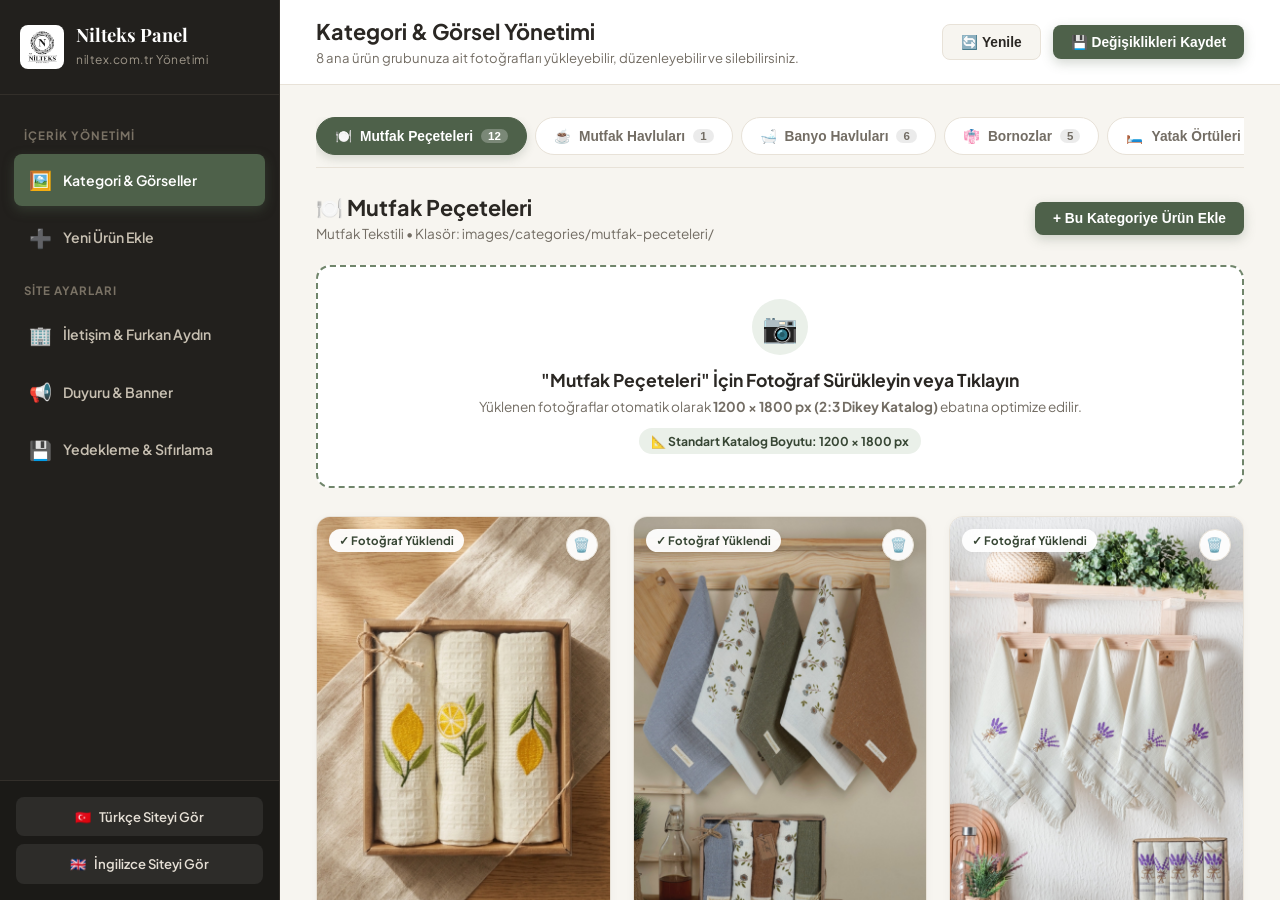
==== admin/index.html @ 92e7c094 "Nilteks kurumsal web sitesi ve yonetim paneli ilk surum" ====
<!DOCTYPE html>
<html lang="tr">
<head>
  <meta charset="UTF-8">
  <meta name="viewport" content="width=device-width, initial-scale=1.0">
  <title>Nilteks & Nil Home | Yönetim Paneli</title>
  
  <link rel="preconnect" href="https://fonts.googleapis.com">
  <link rel="preconnect" href="https://fonts.gstatic.com" crossorigin>
  <link href="https://fonts.googleapis.com/css2?family=Plus+Jakarta+Sans:wght@300;400;500;600;700;800&family=Playfair+Display:wght@600;700&display=swap" rel="stylesheet">

  <style>
    :root {
      --bg-body: #F7F5F0;
      --bg-surface: #FFFFFF;
      --bg-sidebar: #22201D;
      --text-main: #2A2723;
      --text-muted: #736D64;
      --text-light: #A8A196;
      --primary: #4E614A;
      --primary-dark: #374634;
      --primary-light: #70856B;
      --primary-soft: #EAF0E9;
      --accent: #BA7353;
      --accent-soft: #F9EFEA;
      --border: #E8E2D8;
      --border-focus: #4E614A;
      --radius-sm: 8px;
      --radius-md: 14px;
      --radius-lg: 20px;
      --shadow-sm: 0 2px 8px rgba(34, 32, 29, 0.04);
      --shadow-md: 0 8px 24px rgba(34, 32, 29, 0.08);
      --shadow-lg: 0 16px 40px rgba(34, 32, 29, 0.12);
      --transition: all 0.25s ease;
    }

    * {
      box-sizing: border-box;
      margin: 0;
      padding: 0;
    }

    body {
      font-family: 'Plus Jakarta Sans', -apple-system, sans-serif;
      background: var(--bg-body);
      color: var(--text-main);
      display: flex;
      min-height: 100vh;
      line-height: 1.5;
    }

    /* Sol Sidebar */
    .sidebar {
      width: 280px;
      background: var(--bg-sidebar);
      color: #E5DFD5;
      display: flex;
      flex-direction: column;
      flex-shrink: 0;
      position: sticky;
      top: 0;
      height: 100vh;
      border-right: 1px solid #332F2A;
      z-index: 100;
    }

    .sidebar-brand {
      padding: 24px 20px;
      border-bottom: 1px solid #332F2A;
      display: flex;
      align-items: center;
      gap: 12px;
    }

    .brand-avatar {
      width: 44px;
      height: 44px;
      border-radius: var(--radius-sm);
      background: #FFFFFF;
      padding: 4px;
      display: flex;
      align-items: center;
      justify-content: center;
    }

    .brand-avatar img {
      max-width: 100%;
      max-height: 100%;
      object-fit: contain;
    }

    .brand-text h2 {
      font-family: 'Playfair Display', serif;
      font-size: 1.15rem;
      color: #FFFFFF;
      line-height: 1.2;
    }

    .brand-text span {
      font-size: 0.75rem;
      color: #9E9689;
      letter-spacing: 0.5px;
    }

    .sidebar-nav {
      padding: 20px 14px;
      display: flex;
      flex-direction: column;
      gap: 6px;
      flex-grow: 1;
      overflow-y: auto;
    }

    .nav-category-title {
      font-size: 0.72rem;
      font-weight: 700;
      text-transform: uppercase;
      letter-spacing: 1px;
      color: #7A7265;
      padding: 12px 10px 4px;
    }

    .nav-item {
      display: flex;
      align-items: center;
      gap: 12px;
      padding: 11px 14px;
      border-radius: var(--radius-sm);
      color: #C7BFB1;
      text-decoration: none;
      font-size: 0.88rem;
      font-weight: 600;
      cursor: pointer;
      transition: var(--transition);
      border: 1px solid transparent;
    }

    .nav-item:hover {
      background: rgba(255, 255, 255, 0.05);
      color: #FFFFFF;
    }

    .nav-item.active {
      background: var(--primary);
      color: #FFFFFF;
      box-shadow: 0 4px 12px rgba(78, 97, 74, 0.4);
    }

    .nav-item-icon {
      font-size: 1.15rem;
      width: 22px;
      text-align: center;
    }

    .sidebar-footer {
      padding: 16px;
      border-top: 1px solid #332F2A;
      background: rgba(0, 0, 0, 0.2);
    }

    .preview-btns {
      display: flex;
      flex-direction: column;
      gap: 8px;
    }

    .btn-preview {
      display: flex;
      align-items: center;
      justify-content: center;
      gap: 8px;
      padding: 10px 14px;
      background: rgba(255, 255, 255, 0.08);
      color: #E5DFD5;
      border-radius: var(--radius-sm);
      font-size: 0.82rem;
      font-weight: 600;
      text-decoration: none;
      transition: var(--transition);
    }

    .btn-preview:hover {
      background: rgba(255, 255, 255, 0.16);
      color: #FFFFFF;
    }

    /* Ana İçerik Alanı */
    .main-wrapper {
      flex-grow: 1;
      display: flex;
      flex-direction: column;
      height: 100vh;
      overflow-y: auto;
    }

    .top-header {
      background: var(--bg-surface);
      border-bottom: 1px solid var(--border);
      padding: 16px 36px;
      display: flex;
      align-items: center;
      justify-content: space-between;
      position: sticky;
      top: 0;
      z-index: 90;
    }

    .header-title-box h1 {
      font-size: 1.35rem;
      font-weight: 700;
      color: var(--text-main);
    }

    .header-title-box p {
      font-size: 0.82rem;
      color: var(--text-muted);
    }

    .header-actions {
      display: flex;
      align-items: center;
      gap: 12px;
    }

    .btn {
      display: inline-flex;
      align-items: center;
      gap: 8px;
      padding: 9px 18px;
      border-radius: var(--radius-sm);
      font-size: 0.86rem;
      font-weight: 600;
      cursor: pointer;
      border: none;
      transition: var(--transition);
      text-decoration: none;
    }

    .btn-primary {
      background: var(--primary);
      color: #FFFFFF;
      box-shadow: 0 4px 12px rgba(78, 97, 74, 0.25);
    }
    .btn-primary:hover {
      background: var(--primary-dark);
      transform: translateY(-1px);
    }

    .btn-secondary {
      background: var(--bg-body);
      color: var(--text-main);
      border: 1px solid var(--border);
    }
    .btn-secondary:hover {
      background: #EFEBE3;
    }

    .btn-danger {
      background: #FEE8E7;
      color: #C53030;
      border: 1px solid #FEB2B2;
    }
    .btn-danger:hover {
      background: #FED7D7;
    }

    .content-area {
      padding: 32px 36px;
      max-width: 1400px;
      width: 100%;
      margin: 0 auto;
    }

    /* Sekme Panelleri */
    .tab-panel {
      display: none;
      animation: fadeIn 0.25s ease forwards;
    }
    .tab-panel.active {
      display: block;
    }

    @keyframes fadeIn {
      from { opacity: 0; transform: translateY(6px); }
      to { opacity: 1; transform: translateY(0); }
    }

    /* Kategori Yatay Menüsü */
    .category-tabs-bar {
      display: flex;
      gap: 8px;
      overflow-x: auto;
      padding-bottom: 12px;
      margin-bottom: 24px;
      border-bottom: 1px solid var(--border);
    }

    .cat-tab-btn {
      display: inline-flex;
      align-items: center;
      gap: 8px;
      padding: 10px 18px;
      background: var(--bg-surface);
      border: 1px solid var(--border);
      border-radius: var(--radius-full, 999px);
      font-size: 0.86rem;
      font-weight: 600;
      color: var(--text-muted);
      cursor: pointer;
      white-space: nowrap;
      transition: var(--transition);
    }

    .cat-tab-btn:hover {
      border-color: var(--primary);
      color: var(--text-main);
    }

    .cat-tab-btn.active {
      background: var(--primary);
      color: #FFFFFF;
      border-color: var(--primary);
      box-shadow: 0 4px 10px rgba(78, 97, 74, 0.2);
    }

    .cat-badge-count {
      background: rgba(0, 0, 0, 0.08);
      padding: 1px 7px;
      border-radius: 999px;
      font-size: 0.72rem;
    }

    .cat-tab-btn.active .cat-badge-count {
      background: rgba(255, 255, 255, 0.25);
      color: #FFFFFF;
    }

    /* Görsel Yükleme Dropzone Alanı */
    .upload-card {
      background: var(--bg-surface);
      border: 2px dashed var(--primary-light);
      border-radius: var(--radius-md);
      padding: 32px 24px;
      text-align: center;
      cursor: pointer;
      transition: var(--transition);
      margin-bottom: 28px;
      position: relative;
    }

    .upload-card:hover, .upload-card.dragover {
      background: var(--primary-soft);
      border-color: var(--primary);
      transform: translateY(-2px);
    }

    .upload-icon {
      width: 56px;
      height: 56px;
      border-radius: 50%;
      background: var(--primary-soft);
      color: var(--primary);
      display: flex;
      align-items: center;
      justify-content: center;
      font-size: 1.8rem;
      margin: 0 auto 12px;
    }

    .upload-card h3 {
      font-size: 1.1rem;
      font-weight: 700;
      margin-bottom: 4px;
    }

    .upload-card p {
      font-size: 0.85rem;
      color: var(--text-muted);
    }

    .upload-input {
      position: absolute;
      inset: 0;
      opacity: 0;
      cursor: pointer;
      width: 100%;
      height: 100%;
    }

    /* Ürün & Fotoğraf Kartları Grid */
    .products-grid {
      display: grid;
      grid-template-columns: repeat(auto-fill, minmax(260px, 1fr));
      gap: 22px;
    }

    .admin-card {
      background: var(--bg-surface);
      border-radius: var(--radius-md);
      border: 1px solid var(--border);
      overflow: hidden;
      box-shadow: var(--shadow-sm);
      display: flex;
      flex-direction: column;
      transition: var(--transition);
    }

    .admin-card:hover {
      box-shadow: var(--shadow-md);
      border-color: var(--primary-light);
    }

    .card-thumb-wrapper {
      position: relative;
      aspect-ratio: 2 / 3; /* 1200x1800 px standart dikey katalog formatı */
      background: #F0ECE4;
      display: flex;
      align-items: center;
      justify-content: center;
      overflow: hidden;
    }

    .card-thumb-wrapper img {
      width: 100%;
      height: 100%;
      object-fit: cover;
    }

    .thumb-placeholder {
      display: flex;
      flex-direction: column;
      align-items: center;
      justify-content: center;
      color: var(--text-muted);
      gap: 6px;
      padding: 20px;
      text-align: center;
    }

    .thumb-badge {
      position: absolute;
      top: 12px;
      left: 12px;
      background: rgba(255, 255, 255, 0.95);
      padding: 3px 10px;
      border-radius: 999px;
      font-size: 0.72rem;
      font-weight: 700;
      color: var(--primary-dark);
      box-shadow: var(--shadow-sm);
    }

    .card-actions-overlay {
      position: absolute;
      top: 12px;
      right: 12px;
      display: flex;
      gap: 6px;
    }

    .btn-icon-action {
      width: 32px;
      height: 32px;
      border-radius: 50%;
      background: rgba(255, 255, 255, 0.95);
      border: 1px solid var(--border);
      display: flex;
      align-items: center;
      justify-content: center;
      cursor: pointer;
      font-size: 0.85rem;
      transition: var(--transition);
      box-shadow: var(--shadow-sm);
    }

    .btn-icon-action:hover {
      transform: scale(1.1);
      background: #FFFFFF;
    }

    .btn-icon-delete:hover {
      background: #FEE8E7;
      color: #C53030;
      border-color: #FEB2B2;
    }

    .card-body {
      padding: 18px;
      display: flex;
      flex-direction: column;
      flex-grow: 1;
    }

    .card-title-tr {
      font-size: 1.05rem;
      font-weight: 700;
      color: var(--text-main);
      margin-bottom: 2px;
    }

    .card-title-en {
      font-size: 0.85rem;
      color: var(--text-muted);
      font-style: italic;
      margin-bottom: 10px;
    }

    .card-desc {
      font-size: 0.82rem;
      color: var(--text-muted);
      line-height: 1.5;
      margin-bottom: 14px;
      flex-grow: 1;
    }

    .card-specs-tags {
      display: flex;
      flex-wrap: wrap;
      gap: 5px;
      margin-bottom: 14px;
      padding-top: 10px;
      border-top: 1px dashed var(--border);
    }

    .spec-tag {
      font-size: 0.72rem;
      background: var(--bg-body);
      color: var(--text-main);
      padding: 3px 8px;
      border-radius: 4px;
      border: 1px solid var(--border);
    }

    .card-footer-btns {
      display: flex;
      gap: 8px;
      margin-top: auto;
    }

    .card-footer-btns .btn {
      flex: 1;
      justify-content: center;
      font-size: 0.8rem;
      padding: 8px 12px;
    }

    /* Ayarlar & Form Panelleri */
    .settings-panel {
      background: var(--bg-surface);
      border-radius: var(--radius-md);
      border: 1px solid var(--border);
      padding: 28px;
      box-shadow: var(--shadow-sm);
      margin-bottom: 28px;
    }

    .panel-header {
      margin-bottom: 24px;
      border-bottom: 1px solid var(--border);
      padding-bottom: 14px;
    }

    .panel-header h3 {
      font-size: 1.15rem;
      font-weight: 700;
    }
    .panel-header p {
      font-size: 0.82rem;
      color: var(--text-muted);
    }

    .form-row {
      display: grid;
      grid-template-columns: 1fr 1fr;
      gap: 18px;
      margin-bottom: 16px;
    }

    .form-group {
      display: flex;
      flex-direction: column;
      gap: 6px;
      margin-bottom: 16px;
    }

    .form-group label {
      font-size: 0.82rem;
      font-weight: 700;
      color: var(--text-main);
    }

    .form-group span.help-text {
      font-size: 0.75rem;
      color: var(--text-muted);
    }

    .form-control {
      width: 100%;
      padding: 10px 14px;
      background: var(--bg-body);
      border: 1px solid var(--border);
      border-radius: var(--radius-sm);
      font-size: 0.88rem;
      color: var(--text-main);
      font-family: inherit;
      transition: var(--transition);
    }

    .form-control:focus {
      background: #FFFFFF;
      border-color: var(--primary);
      outline: none;
      box-shadow: 0 0 0 3px rgba(78, 97, 74, 0.15);
    }

    textarea.form-control {
      min-height: 80px;
      resize: vertical;
    }

    /* Modal */
    .modal-backdrop {
      position: fixed;
      inset: 0;
      background: rgba(0, 0, 0, 0.55);
      backdrop-filter: blur(4px);
      z-index: 1000;
      display: none;
      align-items: center;
      justify-content: center;
      padding: 20px;
    }

    .modal-backdrop.active {
      display: flex;
    }

    .modal-window {
      background: var(--bg-surface);
      border-radius: var(--radius-lg);
      max-width: 680px;
      width: 100%;
      max-height: 90vh;
      overflow-y: auto;
      padding: 32px;
      position: relative;
      box-shadow: var(--shadow-lg);
      animation: modalScale 0.25s ease;
    }

    @keyframes modalScale {
      from { transform: scale(0.95); opacity: 0; }
      to { transform: scale(1); opacity: 1; }
    }

    .modal-close {
      position: absolute;
      top: 20px;
      right: 20px;
      width: 32px;
      height: 32px;
      border-radius: 50%;
      background: var(--bg-body);
      display: flex;
      align-items: center;
      justify-content: center;
      cursor: pointer;
      font-size: 1.2rem;
      color: var(--text-muted);
      border: 1px solid var(--border);
      transition: var(--transition);
    }
    .modal-close:hover {
      background: #FFFFFF;
      color: var(--text-main);
    }

    /* Toast Bildirim */
    .toast-notification {
      position: fixed;
      bottom: 24px;
      right: 24px;
      background: #2A2723;
      color: #FFFFFF;
      padding: 14px 22px;
      border-radius: var(--radius-md);
      box-shadow: var(--shadow-lg);
      font-size: 0.88rem;
      font-weight: 600;
      z-index: 2000;
      display: none;
      align-items: center;
      gap: 10px;
      border-left: 4px solid #48BB78;
      animation: toastIn 0.3s ease;
    }
    .toast-notification.active {
      display: flex;
    }

    @keyframes toastIn {
      from { transform: translateY(20px); opacity: 0; }
      to { transform: translateY(0); opacity: 1; }
    }
  </style>
</head>
<body>

  <!-- SOL SIDEBAR MENÜSÜ -->
  <aside class="sidebar">
    <div class="sidebar-brand">
      <div class="brand-avatar">
        <img src="../images/logo-nilteks.jpg" alt="Nilteks Logo">
      </div>
      <div class="brand-text">
        <h2>Nilteks Panel</h2>
        <span>niltex.com.tr Yönetimi</span>
      </div>
    </div>

    <nav class="sidebar-nav">
      <div class="nav-category-title">İçerik Yönetimi</div>
      <a class="nav-item active" data-tab="tab-categories">
        <span class="nav-item-icon">🖼️</span>
        <span>Kategori & Görseller</span>
      </a>
      <a class="nav-item" data-tab="tab-add-product">
        <span class="nav-item-icon">➕</span>
        <span>Yeni Ürün Ekle</span>
      </a>

      <div class="nav-category-title">Site Ayarları</div>
      <a class="nav-item" data-tab="tab-contact">
        <span class="nav-item-icon">🏢</span>
        <span>İletişim & Furkan Aydın</span>
      </a>
      <a class="nav-item" data-tab="tab-banner">
        <span class="nav-item-icon">📢</span>
        <span>Duyuru & Banner</span>
      </a>
      <a class="nav-item" data-tab="tab-backup">
        <span class="nav-item-icon">💾</span>
        <span>Yedekleme & Sıfırlama</span>
      </a>
    </nav>

    <div class="sidebar-footer">
      <div class="preview-btns">
        <a href="/" target="_blank" class="btn-preview">
          <span>🇹🇷</span>
          <span>Türkçe Siteyi Gör</span>
        </a>
        <a href="/en.html" target="_blank" class="btn-preview">
          <span>🇬🇧</span>
          <span>İngilizce Siteyi Gör</span>
        </a>
      </div>
    </div>
  </aside>

  <!-- SAĞ ANA İÇERİK ALANI -->
  <main class="main-wrapper">
    <header class="top-header">
      <div class="header-title-box">
        <h1 id="pageHeading">Kategori & Görsel Yönetimi</h1>
        <p id="pageSubHeading">8 ana ürün grubunuza ait fotoğrafları yükleyebilir, düzenleyebilir ve silebilirsiniz.</p>
      </div>

      <div class="header-actions">
        <button class="btn btn-secondary" id="btnRefreshData">
          🔄 Yenile
        </button>
        <button class="btn btn-primary" id="btnSaveAllChanges">
          💾 Değişiklikleri Kaydet
        </button>
      </div>
    </header>

    <div class="content-area">

      <!-- ===================================================================
           1. SEKME: KATEGORİ & GÖRSEL YÖNETİMİ
           =================================================================== -->
      <section class="tab-panel active" id="tab-categories">
        <!-- 8 Kategori Butonları -->
        <div class="category-tabs-bar" id="categoryTabsBar">
          <!-- JS ile doldurulacak -->
        </div>

        <!-- Seçili Kategori Başlığı -->
        <div style="display: flex; align-items: center; justify-content: space-between; margin-bottom: 20px;">
          <div>
            <h2 id="currentCategoryTitle" style="font-size: 1.35rem; font-weight: 700;">Mutfak Peçeteleri</h2>
            <p id="currentCategorySub" style="font-size: 0.85rem; color: var(--text-muted);">Bu kategoriye ait ürün modelleri ve fotoğraflar</p>
          </div>
          <button class="btn btn-primary" id="btnOpenNewItemForCat">
            + Bu Kategoriye Ürün Ekle
          </button>
        </div>

        <!-- Hızlı Görsel Yükleme Dropzone -->
        <div class="upload-card" id="dropzoneUpload">
          <input type="file" class="upload-input" id="fileInputDirect" accept="image/*" multiple>
          <div class="upload-icon">📷</div>
          <h3 id="dropzoneText">Fotoğrafları Buraya Sürükleyin veya Tıklayın</h3>
          <p id="dropzoneSubText">Yüklenen fotoğraflar otomatik olarak <strong>1200 × 1800 px (2:3 Dikey Katalog)</strong> ebatına optimize edilir.</p>
          <div style="margin-top: 10px; display: inline-flex; align-items: center; gap: 6px; background: var(--primary-soft); color: var(--primary-dark); padding: 4px 12px; border-radius: 999px; font-size: 0.76rem; font-weight: 700;">
            📐 Standart Katalog Boyutu: 1200 × 1800 px
          </div>
        </div>

        <!-- Kategoriye Ait Ürün Kartları -->
        <div class="products-grid" id="categoryProductsGrid">
          <!-- JS ile kartlar listelenecek -->
        </div>
      </section>

      <!-- ===================================================================
           2. SEKME: YENİ ÜRÜN / MODEL EKLE
           =================================================================== -->
      <section class="tab-panel" id="tab-add-product">
        <div class="settings-panel">
          <div class="panel-header">
            <h3>Yeni Ürün Modeli Oluştur</h3>
            <p>Seçeceğiniz kategoriye fotoğrafı, ebatları ve açıklamalarıyla birlikte yeni bir model kartı ekleyin.</p>
          </div>

          <form id="newProductForm">
            <div class="form-row">
              <div class="form-group">
                <label>Hedef Kategori *</label>
                <select class="form-control" id="newProdCategory" required></select>
              </div>
              <div class="form-group">
                <label>Görsel Yükle (Fotoğraf Dosyası) *</label>
                <input type="file" class="form-control" id="newProdImageFile" accept="image/*">
                <span class="help-text">Bilgisayarınızdan fotoğraf seçin.</span>
              </div>
            </div>

            <div class="form-row">
              <div class="form-group">
                <label>Türkçe Başlık *</label>
                <input type="text" class="form-control" id="newProdTitleTr" placeholder="Örn: Jakarlı Lüks Keten Peçete" required>
              </div>
              <div class="form-group">
                <label>İngilizce Başlık *</label>
                <input type="text" class="form-control" id="newProdTitleEn" placeholder="e.g. Jacquard Luxury Linen Napkin" required>
              </div>
            </div>

            <div class="form-row">
              <div class="form-group">
                <label>Türkçe Açıklama</label>
                <textarea class="form-control" id="newProdDescTr" placeholder="Yüksek emicilik, yumuşak doku ve zarafet..."></textarea>
              </div>
              <div class="form-group">
                <label>İngilizce Açıklama</label>
                <textarea class="form-control" id="newProdDescEn" placeholder="High absorbency, soft texture and dining elegance..."></textarea>
              </div>
            </div>

            <div class="form-row">
              <div class="form-group">
                <label>Türkçe Özellik Etiketleri (Virgülle Ayırın)</label>
                <input type="text" class="form-control" id="newProdSpecsTr" placeholder="%100 Pamuk, 450 gr/m2, 45x45 cm">
              </div>
              <div class="form-group">
                <label>İngilizce Özellik Etiketleri (Virgülle Ayırın)</label>
                <input type="text" class="form-control" id="newProdSpecsEn" placeholder="100% Cotton, 450 GSM, 45x45 cm">
              </div>
            </div>

            <button type="submit" class="btn btn-primary" style="padding: 12px 24px;">
              ✓ Ürünü ve Fotoğrafı Kaydet
            </button>
          </form>
        </div>
      </section>

      <!-- ===================================================================
           3. SEKME: İLETİŞİM & FURKAN AYDIN BİLGİLERİ
           =================================================================== -->
      <section class="tab-panel" id="tab-contact">
        <div class="settings-panel">
          <div class="panel-header">
            <h3>Furkan Aydın İletişim Bilgileri</h3>
            <p>Sitedeki WhatsApp butonları ve iletişim kartında görünen yetkili bilgileri</p>
          </div>

          <div class="form-row">
            <div class="form-group">
              <label>Yetkili Adı Soyadı</label>
              <input type="text" class="form-control" id="repName" value="FURKAN AYDIN">
            </div>
            <div class="form-group">
              <label>Doğrudan E-Posta</label>
              <input type="email" class="form-control" id="repEmail" value="furkan@niltex.com.tr">
            </div>
          </div>

          <div class="form-row">
            <div class="form-group">
              <label>Telefon & WhatsApp Numarası</label>
              <input type="text" class="form-control" id="repPhone" value="+90 551 410 24 51">
            </div>
            <div class="form-group">
              <label>Türkçe Ünvan</label>
              <input type="text" class="form-control" id="repRoleTr" value="Müşteri İlişkileri & İhracat / Satış">
            </div>
          </div>
        </div>

        <div class="settings-panel">
          <div class="panel-header">
            <h3>Genel Firma & Fabrika Bilgileri</h3>
            <p>Web sitesinin alt kısmında ve iletişim sayfasında yer alan kurumsal veriler</p>
          </div>

          <div class="form-row">
            <div class="form-group">
              <label>Genel İletişim E-Postası (Sadece)</label>
              <input type="email" class="form-control" id="genEmail" value="info@niltex.com.tr">
            </div>
            <div class="form-group">
              <label>Web Sitesi Alan Adı</label>
              <input type="text" class="form-control" id="webDomain" value="niltex.com.tr">
            </div>
          </div>

          <div class="form-row">
            <div class="form-group">
              <label>Fabrika Telefon & Faks</label>
              <input type="text" class="form-control" id="facPhone" value="+90 (258) 241 72 99">
            </div>
            <div class="form-group">
              <label>Instagram Sayfa Adresi</label>
              <input type="url" class="form-control" id="instaUrl" value="https://www.instagram.com/nil.textile/">
            </div>
          </div>

          <div class="form-group">
            <label>Fabrika Adresi (Türkçe)</label>
            <input type="text" class="form-control" id="facAddrTr" value="Akçeşme Mah. 2606 Sok. No:6 Merkezefendi, Denizli / TÜRKİYE">
          </div>

          <div class="form-group">
            <label>Fabrika Adresi (İngilizce)</label>
            <input type="text" class="form-control" id="facAddrEn" value="Akçeşme Mah. 2606 Sok. No:6 Merkezefendi, Denizli / TURKEY">
          </div>

          <button type="button" class="btn btn-primary" id="btnSaveContactSettings" style="padding: 12px 24px;">
            ✓ İletişim Bilgilerini Kaydet
          </button>
        </div>
      </section>

      <!-- ===================================================================
           4. SEKME: DUYURU & BANNER
           =================================================================== -->
      <section class="tab-panel" id="tab-banner">
        <div class="settings-panel">
          <div class="panel-header">
            <h3>Koleksiyon Bilgilendirme Banner'ı</h3>
            <p>Ürün kategorilerinin hemen altında yer alan fotoğraf güncelleme duyurusunu düzenleyebilirsiniz.</p>
          </div>

          <div class="form-group">
            <label>Banner Başlığı (Türkçe)</label>
            <input type="text" class="form-control" id="bannerTitleTr">
          </div>
          <div class="form-group">
            <label>Banner Başlığı (İngilizce)</label>
            <input type="text" class="form-control" id="bannerTitleEn">
          </div>

          <div class="form-group">
            <label>Banner Açıklama Metni (Türkçe)</label>
            <textarea class="form-control" id="bannerDescTr"></textarea>
          </div>
          <div class="form-group">
            <label>Banner Açıklama Metni (İngilizce)</label>
            <textarea class="form-control" id="bannerDescEn"></textarea>
          </div>

          <button type="button" class="btn btn-primary" id="btnSaveBannerSettings" style="padding: 12px 24px;">
            ✓ Banner Metinlerini Kaydet
          </button>
        </div>
      </section>

      <!-- ===================================================================
           5. SEKME: YEDEKLEME & SIFIRLAMA
           =================================================================== -->
      <section class="tab-panel" id="tab-backup">
        <div class="settings-panel">
          <div class="panel-header">
            <h3>Veri Yedekleme ve Dışa Aktarma</h3>
            <p>Tüm ürünleri, kategori ayarlarını ve iletişim bilgilerinizi tek bir JSON dosyası olarak bilgisayarınıza indirebilirsiniz.</p>
          </div>

          <div style="display: flex; gap: 12px; flex-wrap: wrap;">
            <button class="btn btn-primary" id="btnDownloadBackup">
              📥 JSON Yedek Dosyasını İndir
            </button>
            <label class="btn btn-secondary" style="cursor: pointer;">
              📤 JSON Yedek Dosyasını Yükle
              <input type="file" id="fileInputRestore" accept=".json" style="display: none;">
            </label>
          </div>
        </div>
      </section>

    </div>
  </main>

  <!-- ÜRÜN DÜZENLEME MODALI -->
  <div class="modal-backdrop" id="editModal">
    <div class="modal-window">
      <div class="modal-close" id="btnEditModalClose">&times;</div>
      <h3 style="font-size: 1.3rem; margin-bottom: 6px;">Ürün / Fotoğraf Düzenle</h3>
      <p style="font-size: 0.85rem; color: var(--text-muted); margin-bottom: 20px;">Ürünün fotoğrafını değiştirebilir, başlık ve ebat özelliklerini güncelleyebilirsiniz.</p>

      <form id="editProductForm">
        <input type="hidden" id="editProdId">

        <div style="display: flex; gap: 18px; margin-bottom: 18px; align-items: center;">
          <div style="width: 100px; height: 150px; border-radius: var(--radius-sm); border: 1px solid var(--border); overflow: hidden; background: #EEE; flex-shrink: 0;" id="editImagePreviewBox">
            <img src="" id="editImagePreview" style="width: 100%; height: 100%; object-fit: cover;">
          </div>
          <div>
            <label style="font-size: 0.82rem; font-weight: 700; display: block; margin-bottom: 4px;">Fotoğrafı Değiştir (Standart: 1200x1800 px)</label>
            <input type="file" class="form-control" id="editImageFileInput" accept="image/*">
            <span class="help-text">Seçilen görsel otomatik olarak 1200 × 1800 px dikey katalog formatına ayarlanır.</span>
          </div>
        </div>

        <div class="form-row">
          <div class="form-group">
            <label>Türkçe Başlık</label>
            <input type="text" class="form-control" id="editTitleTr" required>
          </div>
          <div class="form-group">
            <label>İngilizce Başlık</label>
            <input type="text" class="form-control" id="editTitleEn" required>
          </div>
        </div>

        <div class="form-row">
          <div class="form-group">
            <label>Türkçe Açıklama</label>
            <textarea class="form-control" id="editDescTr"></textarea>
          </div>
          <div class="form-group">
            <label>İngilizce Açıklama</label>
            <textarea class="form-control" id="editDescEn"></textarea>
          </div>
        </div>

        <div class="form-row">
          <div class="form-group">
            <label>Türkçe Özellikler (Virgülle)</label>
            <input type="text" class="form-control" id="editSpecsTr">
          </div>
          <div class="form-group">
            <label>İngilizce Özellikler (Virgülle)</label>
            <input type="text" class="form-control" id="editSpecsEn">
          </div>
        </div>

        <div style="display: flex; justify-content: flex-end; gap: 10px; margin-top: 10px;">
          <button type="button" class="btn btn-secondary" id="btnCancelEdit">Vazgeç</button>
          <button type="submit" class="btn btn-primary">Kaydet & Güncelle</button>
        </div>
      </form>
    </div>
  </div>

  <!-- TOAST BİLDİRİM -->
  <div class="toast-notification" id="toast">
    <span id="toastMsg">İşlem başarıyla gerçekleştirildi.</span>
  </div>

  <!-- JAVASCRIPT LOGIC -->
  <script>
    let siteData = null;
    let selectedCategoryId = 'mutfak-peceteleri';

    // 1. Verileri Yükle
    async function loadData() {
      try {
        const res = await fetch('/api/data');
        if (!res.ok) throw new Error('API yanıt vermedi');
        siteData = await res.json();
      } catch (e) {
        console.warn('Sunucu API bulunamadı, yerel data/site-data.json yükleniyor...', e);
        const res = await fetch('../data/site-data.json');
        siteData = await res.json();
      }
      renderUI();
    }

    // 2. Tüm UI'yı Çiz
    function renderUI() {
      if (!siteData) return;

      // Kategorileri ve Kategori Butonlarını Çiz
      renderCategoryTabs();
      renderCategoryProducts(selectedCategoryId);
      renderContactSettings();
      renderBannerSettings();
      populateCategorySelects();
    }

    // 3. Kategori Sekmeleri
    function renderCategoryTabs() {
      const container = document.getElementById('categoryTabsBar');
      container.innerHTML = '';

      siteData.categories.forEach(cat => {
        const prodCount = siteData.products.filter(p => p.categoryId === cat.id).length;
        const btn = document.createElement('button');
        btn.className = `cat-tab-btn ${cat.id === selectedCategoryId ? 'active' : ''}`;
        btn.innerHTML = `<span>${cat.icon}</span> <span>${cat.nameTr}</span> <span class="cat-badge-count">${prodCount}</span>`;
        btn.onclick = () => {
          selectedCategoryId = cat.id;
          renderCategoryTabs();
          renderCategoryProducts(cat.id);
        };
        container.appendChild(btn);
      });
    }

    // 4. Kategoriye Ait Ürün Kartlarını Çiz
    function renderCategoryProducts(catId) {
      const cat = siteData.categories.find(c => c.id === catId);
      if (!cat) return;

      document.getElementById('currentCategoryTitle').innerText = `${cat.icon} ${cat.nameTr}`;
      document.getElementById('currentCategorySub').innerText = `${cat.groupTr} • Klasör: ${cat.folder}`;
      document.getElementById('dropzoneText').innerText = `"${cat.nameTr}" İçin Fotoğraf Sürükleyin veya Tıklayın`;

      const grid = document.getElementById('categoryProductsGrid');
      grid.innerHTML = '';

      const products = siteData.products.filter(p => p.categoryId === catId);

      if (products.length === 0) {
        grid.innerHTML = `
          <div style="grid-column: 1/-1; background: #FFF; border: 1px dashed var(--border); border-radius: var(--radius-md); padding: 40px; text-align: center; color: var(--text-muted);">
            <div style="font-size: 2.5rem; margin-bottom: 10px;">📷</div>
            <h4 style="font-weight: 700;">Bu kategoride henüz fotoğraf yok</h4>
            <p style="font-size: 0.85rem;">Yukarıdaki kutudan fotoğraf yükleyebilir veya "+ Bu Kategoriye Ürün Ekle" butonuna basabilirsiniz.</p>
          </div>
        `;
        return;
      }

      products.forEach(p => {
        const card = document.createElement('div');
        card.className = 'admin-card';

        const hasImg = p.image && p.image.trim() !== '';
        const imgSrc = hasImg ? `../${p.image}` : '';

        card.innerHTML = `
          <div class="card-thumb-wrapper">
            ${hasImg 
              ? `<img src="${imgSrc}" alt="${p.titleTr}" onerror="this.src='../images/logo-nilhome.jpg'">`
              : `<div class="thumb-placeholder">
                  <div style="font-size: 2rem;">📷</div>
                  <span style="font-size: 0.75rem; font-weight: 700;">Görsel Bekleniyor</span>
                 </div>`
            }
            <span class="thumb-badge">${hasImg ? '✓ Fotoğraf Yüklendi' : 'Taslak'}</span>
            <div class="card-actions-overlay">
              <button class="btn-icon-action btn-icon-delete" title="Ürünü Sil" onclick="deleteProduct('${p.id}')">🗑️</button>
            </div>
          </div>
          <div class="card-body">
            <h4 class="card-title-tr">${p.titleTr}</h4>
            <div class="card-title-en">${p.titleEn || ''}</div>
            <p class="card-desc">${p.descTr || 'Açıklama girilmemiş.'}</p>
            <div class="card-specs-tags">
              ${(p.specsTr || []).map(s => `<span class="spec-tag">${s}</span>`).join('')}
            </div>
            <div class="card-footer-btns">
              <button class="btn btn-secondary" onclick="openEditModal('${p.id}')">✏️ Düzenle</button>
              <label class="btn btn-primary" style="cursor: pointer; margin: 0;">
                📷 Fotoğraf Değiştir
                <input type="file" accept="image/*" style="display: none;" onchange="uploadSingleImageForProduct(this, '${p.id}', '${cat.id}')">
              </label>
            </div>
          </div>
        `;
        grid.appendChild(card);
      });
    }

    // 5. Dropzone ile Toplu / Tekli Fotoğraf Yükleme
    const dropzone = document.getElementById('dropzoneUpload');
    const fileInputDirect = document.getElementById('fileInputDirect');

    dropzone.addEventListener('dragover', (e) => {
      e.preventDefault();
      dropzone.classList.add('dragover');
    });
    dropzone.addEventListener('dragleave', () => dropzone.classList.remove('dragover'));
    dropzone.addEventListener('drop', (e) => {
      e.preventDefault();
      dropzone.classList.remove('dragover');
      if (e.dataTransfer.files && e.dataTransfer.files.length > 0) {
        handleDirectFiles(e.dataTransfer.files);
      }
    });

    fileInputDirect.addEventListener('change', () => {
      if (fileInputDirect.files && fileInputDirect.files.length > 0) {
        handleDirectFiles(fileInputDirect.files);
      }
    });

    async function handleDirectFiles(files) {
      showToast(`📸 ${files.length} fotoğraf 1200×1800 px ebatında optimize edilip yükleniyor...`);
      for (let i = 0; i < files.length; i++) {
        const file = files[i];
        const dataUrl = await fileToDataUrl(file);
        
        try {
          const res = await fetch('/api/upload', {
            method: 'POST',
            headers: { 'Content-Type': 'application/json' },
            body: JSON.stringify({
              categoryId: selectedCategoryId,
              filename: file.name,
              dataUrl: dataUrl
            })
          });
          const result = await res.json();

          if (result.success) {
            // İlgili kategoride boş görseli olan ilk ürüne ata veya yeni ürün oluştur!
            let emptyProd = siteData.products.find(p => p.categoryId === selectedCategoryId && (!p.image || p.image === ''));
            if (emptyProd) {
              emptyProd.image = result.imagePath;
            } else {
              const cat = siteData.categories.find(c => c.id === selectedCategoryId);
              const newProd = {
                id: 'prod_' + Date.now() + '_' + i,
                categoryId: selectedCategoryId,
                titleTr: file.name.replace(/\.[^/.]+$/, "").replace(/[-_]/g, " "),
                titleEn: file.name.replace(/\.[^/.]+$/, "").replace(/[-_]/g, " "),
                descTr: `${cat.nameTr} koleksiyonu yeni sezon modeli.`,
                descEn: `${cat.nameEn} new season collection model.`,
                specsTr: ["%100 Pamuk", "Özel Dokuma"],
                specsEn: ["100% Cotton", "Custom Weave"],
                image: result.imagePath,
                badgeTr: "Yeni Koleksiyon",
                badgeEn: "New Collection"
              };
              siteData.products.push(newProd);
            }
          }
        } catch (e) {
          console.error('Yükleme hatası:', e);
        }
      }

      await saveAllDataToServer();
      renderCategoryProducts(selectedCategoryId);
      renderCategoryTabs();
      showToast('✓ Fotoğraflar başarıyla yüklendi ve eklendi!');
    }

    // 6. Tek Bir Ürünün Görselini Değiştirme
    async function uploadSingleImageForProduct(input, prodId, catId) {
      if (!input.files || input.files.length === 0) return;
      const file = input.files[0];
      const dataUrl = await fileToDataUrl(file);

      showToast('📸 Fotoğraf yükleniyor...');
      try {
        const res = await fetch('/api/upload', {
          method: 'POST',
          headers: { 'Content-Type': 'application/json' },
          body: JSON.stringify({
            categoryId: catId,
            filename: file.name,
            dataUrl: dataUrl
          })
        });
        const result = await res.json();
        if (result.success) {
          const prod = siteData.products.find(p => p.id === prodId);
          if (prod) {
            prod.image = result.imagePath;
            await saveAllDataToServer();
            renderCategoryProducts(selectedCategoryId);
            showToast('✓ Ürünün fotoğrafı güncellendi!');
          }
        }
      } catch (e) {
        showToast('❌ Fotoğraf yüklenirken hata oluştu.');
      }
    }

    // 7. Ürün Silme
    async function deleteProduct(prodId) {
      if (!confirm('Bu ürünü ve görsel bağlantısını silmek istediğinize emin misiniz?')) return;
      siteData.products = siteData.products.filter(p => p.id !== prodId);
      await saveAllDataToServer();
      renderCategoryProducts(selectedCategoryId);
      renderCategoryTabs();
      showToast('✓ Ürün silindi.');
    }

    // 8. Ürün Düzenleme Modalı
    function openEditModal(prodId) {
      const prod = siteData.products.find(p => p.id === prodId);
      if (!prod) return;

      document.getElementById('editProdId').value = prod.id;
      document.getElementById('editTitleTr').value = prod.titleTr || '';
      document.getElementById('editTitleEn').value = prod.titleEn || '';
      document.getElementById('editDescTr').value = prod.descTr || '';
      document.getElementById('editDescEn').value = prod.descEn || '';
      document.getElementById('editSpecsTr').value = (prod.specsTr || []).join(', ');
      document.getElementById('editSpecsEn').value = (prod.specsEn || []).join(', ');

      const preview = document.getElementById('editImagePreview');
      if (prod.image && prod.image !== '') {
        preview.src = `../${prod.image}`;
        preview.style.display = 'block';
      } else {
        preview.src = '../images/logo-nilhome.jpg';
      }

      document.getElementById('editModal').classList.add('active');
    }

    document.getElementById('btnEditModalClose').onclick = () => document.getElementById('editModal').classList.remove('active');
    document.getElementById('btnCancelEdit').onclick = () => document.getElementById('editModal').classList.remove('active');

    document.getElementById('editProductForm').onsubmit = async (e) => {
      e.preventDefault();
      const id = document.getElementById('editProdId').value;
      const prod = siteData.products.find(p => p.id === id);
      if (!prod) return;

      prod.titleTr = document.getElementById('editTitleTr').value.trim();
      prod.titleEn = document.getElementById('editTitleEn').value.trim();
      prod.descTr = document.getElementById('editDescTr').value.trim();
      prod.descEn = document.getElementById('editDescEn').value.trim();
      prod.specsTr = document.getElementById('editSpecsTr').value.split(',').map(s => s.trim()).filter(Boolean);
      prod.specsEn = document.getElementById('editSpecsEn').value.split(',').map(s => s.trim()).filter(Boolean);

      const fileInput = document.getElementById('editImageFileInput');
      if (fileInput.files && fileInput.files.length > 0) {
        const file = fileInput.files[0];
        const dataUrl = await fileToDataUrl(file);
        const res = await fetch('/api/upload', {
          method: 'POST',
          headers: { 'Content-Type': 'application/json' },
          body: JSON.stringify({
            categoryId: prod.categoryId,
            filename: file.name,
            dataUrl: dataUrl
          })
        });
        const result = await res.json();
        if (result.success) {
          prod.image = result.imagePath;
        }
      }

      document.getElementById('editModal').classList.remove('active');
      await saveAllDataToServer();
      renderCategoryProducts(selectedCategoryId);
      showToast('✓ Ürün başarıyla güncellendi!');
    };

    // 9. Yeni Ürün Ekle Formu
    document.getElementById('btnOpenNewItemForCat').onclick = () => {
      document.querySelector('[data-tab="tab-add-product"]').click();
      document.getElementById('newProdCategory').value = selectedCategoryId;
    };

    document.getElementById('newProductForm').onsubmit = async (e) => {
      e.preventDefault();
      const catId = document.getElementById('newProdCategory').value;
      const titleTr = document.getElementById('newProdTitleTr').value.trim();
      const titleEn = document.getElementById('newProdTitleEn').value.trim();
      const descTr = document.getElementById('newProdDescTr').value.trim();
      const descEn = document.getElementById('newProdDescEn').value.trim();
      const specsTr = document.getElementById('newProdSpecsTr').value.split(',').map(s => s.trim()).filter(Boolean);
      const specsEn = document.getElementById('newProdSpecsEn').value.split(',').map(s => s.trim()).filter(Boolean);

      let imagePath = '';
      const fileInput = document.getElementById('newProdImageFile');
      if (fileInput.files && fileInput.files.length > 0) {
        const file = fileInput.files[0];
        const dataUrl = await fileToDataUrl(file);
        const res = await fetch('/api/upload', {
          method: 'POST',
          headers: { 'Content-Type': 'application/json' },
          body: JSON.stringify({
            categoryId: catId,
            filename: file.name,
            dataUrl: dataUrl
          })
        });
        const result = await res.json();
        if (result.success) {
          imagePath = result.imagePath;
        }
      }

      const newProd = {
        id: 'prod_' + Date.now(),
        categoryId: catId,
        titleTr,
        titleEn,
        descTr,
        descEn,
        specsTr,
        specsEn,
        image: imagePath,
        badgeTr: 'Yeni Koleksiyon',
        badgeEn: 'New Collection'
      };

      siteData.products.push(newProd);
      await saveAllDataToServer();

      document.getElementById('newProductForm').reset();
      selectedCategoryId = catId;
      document.querySelector('[data-tab="tab-categories"]').click();
      renderCategoryProducts(catId);
      renderCategoryTabs();
      showToast('✓ Yeni ürün başarıyla eklendi!');
    };

    function populateCategorySelects() {
      const select = document.getElementById('newProdCategory');
      select.innerHTML = '';
      siteData.categories.forEach(cat => {
        const opt = document.createElement('option');
        opt.value = cat.id;
        opt.innerText = `${cat.icon} ${cat.nameTr} (${cat.nameEn})`;
        select.appendChild(opt);
      });
    }

    // 10. İletişim Bilgileri
    function renderContactSettings() {
      const s = siteData.settings;
      if (!s) return;
      document.getElementById('repName').value = s.representative.name || '';
      document.getElementById('repEmail').value = s.representative.email || '';
      document.getElementById('repPhone').value = s.representative.phone || '';
      document.getElementById('repRoleTr').value = s.representative.roleTr || '';

      document.getElementById('genEmail').value = s.generalEmail || '';
      document.getElementById('webDomain').value = s.websiteDomain || '';
      document.getElementById('facPhone').value = s.factoryPhone || '';
      document.getElementById('instaUrl').value = s.instagramUrl || '';
      document.getElementById('facAddrTr').value = s.factoryAddressTr || '';
      document.getElementById('facAddrEn').value = s.factoryAddressEn || '';
    }

    document.getElementById('btnSaveContactSettings').onclick = async () => {
      const s = siteData.settings;
      s.representative.name = document.getElementById('repName').value.trim();
      s.representative.email = document.getElementById('repEmail').value.trim();
      s.representative.phone = document.getElementById('repPhone').value.trim();
      s.representative.roleTr = document.getElementById('repRoleTr').value.trim();

      s.generalEmail = document.getElementById('genEmail').value.trim();
      s.websiteDomain = document.getElementById('webDomain').value.trim();
      s.factoryPhone = document.getElementById('facPhone').value.trim();
      s.instagramUrl = document.getElementById('instaUrl').value.trim();
      s.factoryAddressTr = document.getElementById('facAddrTr').value.trim();
      s.factoryAddressEn = document.getElementById('facAddrEn').value.trim();

      await saveAllDataToServer();
      showToast('✓ İletişim bilgileri kaydedildi!');
    };

    // 11. Banner Ayarları
    function renderBannerSettings() {
      const b = siteData.settings.noticeBanner;
      if (!b) return;
      document.getElementById('bannerTitleTr').value = b.titleTr || '';
      document.getElementById('bannerTitleEn').value = b.titleEn || '';
      document.getElementById('bannerDescTr').value = b.descTr || '';
      document.getElementById('bannerDescEn').value = b.descEn || '';
    }

    document.getElementById('btnSaveBannerSettings').onclick = async () => {
      const b = siteData.settings.noticeBanner;
      b.titleTr = document.getElementById('bannerTitleTr').value.trim();
      b.titleEn = document.getElementById('bannerTitleEn').value.trim();
      b.descTr = document.getElementById('bannerDescTr').value.trim();
      b.descEn = document.getElementById('bannerDescEn').value.trim();

      await saveAllDataToServer();
      showToast('✓ Banner metinleri kaydedildi!');
    };

    // 12. Yedek İndirme / Geri Yükleme
    document.getElementById('btnDownloadBackup').onclick = () => {
      const dataStr = "data:text/json;charset=utf-8," + encodeURIComponent(JSON.stringify(siteData, null, 2));
      const a = document.createElement('a');
      a.setAttribute("href", dataStr);
      a.setAttribute("download", `nilteks_yedek_${new Date().toISOString().slice(0,10)}.json`);
      document.body.appendChild(a);
      a.click();
      a.remove();
    };

    document.getElementById('fileInputRestore').onchange = (e) => {
      const file = e.target.files[0];
      if (!file) return;
      const reader = new FileReader();
      reader.onload = async (event) => {
        try {
          siteData = JSON.parse(event.target.result);
          await saveAllDataToServer();
          renderUI();
          showToast('✓ Yedek başarıyla geri yüklendi!');
        } catch (err) {
          alert('Geçersiz JSON dosyası!');
        }
      };
      reader.readAsText(file);
    };

    // 13. Sunucuya Kaydetme Fonksiyonu
    async function saveAllDataToServer() {
      try {
        const res = await fetch('/api/save', {
          method: 'POST',
          headers: { 'Content-Type': 'application/json' },
          body: JSON.stringify(siteData)
        });
        const result = await res.json();
        return result.success;
      } catch (e) {
        console.error('Kaydetme hatası:', e);
        return false;
      }
    }

    document.getElementById('btnSaveAllChanges').onclick = async () => {
      const ok = await saveAllDataToServer();
      if (ok) {
        showToast('💾 Tüm değişiklikler web sitesine kaydedildi!');
      } else {
        showToast('⚠️ Sunucuya kaydedilemedi, yerel bağlantınızı kontrol edin.');
      }
    };

    document.getElementById('btnRefreshData').onclick = () => {
      loadData();
      showToast('🔄 Veriler yenilendi.');
    };

    // 14. Sekme Değiştirici
    document.querySelectorAll('.sidebar-nav .nav-item').forEach(btn => {
      btn.onclick = () => {
        document.querySelectorAll('.sidebar-nav .nav-item').forEach(b => b.classList.remove('active'));
        btn.classList.add('active');

        const tabId = btn.getAttribute('data-tab');
        document.querySelectorAll('.tab-panel').forEach(p => p.classList.remove('active'));
        document.getElementById(tabId).classList.add('active');

        // Başlıkları güncelle
        const titles = {
          'tab-categories': ['Kategori & Görsel Yönetimi', '8 ana ürün grubunuza ait fotoğrafları yükleyebilir, düzenleyebilir ve silebilirsiniz.'],
          'tab-add-product': ['Yeni Ürün Ekle', 'Kategori seçerek fotoğraf ve detaylarıyla yeni model ekleyin.'],
          'tab-contact': ['İletişim & Firma Ayarları', 'Furkan Aydın ve Nil Tekstil genel iletişim bilgilerini yönetin.'],
          'tab-banner': ['Duyuru & Banner', 'Koleksiyon duyuru metinlerini düzenleyin.'],
          'tab-backup': ['Yedekleme & Sıfırlama', 'Site verilerinizi yedekleyin veya geri yükleyin.']
        };
        if (titles[tabId]) {
          document.getElementById('pageHeading').innerText = titles[tabId][0];
          document.getElementById('pageSubHeading').innerText = titles[tabId][1];
        }
      };
    });

    // 15. Fotoğrafı Otomatik Olarak 1200x1800 px (2:3 Dikey Katalog) Ebatına Optimize Et
    function processImageTo1200x1800(file) {
      return new Promise((resolve, reject) => {
        const reader = new FileReader();
        reader.onload = (e) => {
          const img = new Image();
          img.onload = () => {
            const targetWidth = 1200;
            const targetHeight = 1800;
            const canvas = document.createElement('canvas');
            canvas.width = targetWidth;
            canvas.height = targetHeight;
            const ctx = canvas.getContext('2d');

            // Arka planı temiz beyaz ile doldur (PNG şeffaflıklarını düzeltir)
            ctx.fillStyle = '#FFFFFF';
            ctx.fillRect(0, 0, targetWidth, targetHeight);

            // Cover math: 1200x1800 alanını bozmadan/uzatmadan ortalayarak doldur
            const targetRatio = targetWidth / targetHeight; // 0.66667 (2:3)
            const imgRatio = img.width / img.height;

            let renderWidth, renderHeight, offsetX, offsetY;

            if (imgRatio > targetRatio) {
              // Görsel hedeften daha geniş: Yüksekliği sığdır, iki yandan dengeli ortala
              renderHeight = targetHeight;
              renderWidth = img.width * (targetHeight / img.height);
              offsetX = (targetWidth - renderWidth) / 2;
              offsetY = 0;
            } else {
              // Görsel hedeften daha dar veya eşit: Genişliği sığdır, üst-alttan ortala
              renderWidth = targetWidth;
              renderHeight = img.height * (targetWidth / img.width);
              offsetX = 0;
              offsetY = (targetHeight - renderHeight) / 2;
            }

            ctx.imageSmoothingEnabled = true;
            ctx.imageSmoothingQuality = 'high';
            ctx.drawImage(img, offsetX, offsetY, renderWidth, renderHeight);

            // 1200x1800 yüksek kaliteli JPEG olarak dışa aktar
            const dataUrl = canvas.toDataURL('image/jpeg', 0.92);
            resolve(dataUrl);
          };
          img.onerror = () => {
            resolve(e.target.result);
          };
          img.src = e.target.result;
        };
        reader.onerror = reject;
        reader.readAsDataURL(file);
      });
    }

    function fileToDataUrl(file) {
      return processImageTo1200x1800(file);
    }

    function showToast(msg) {
      const toast = document.getElementById('toast');
      document.getElementById('toastMsg').innerText = msg;
      toast.classList.add('active');
      setTimeout(() => toast.classList.remove('active'), 3200);
    }

    // Başlangıç
    loadData();
  </script>
</body>
</html>
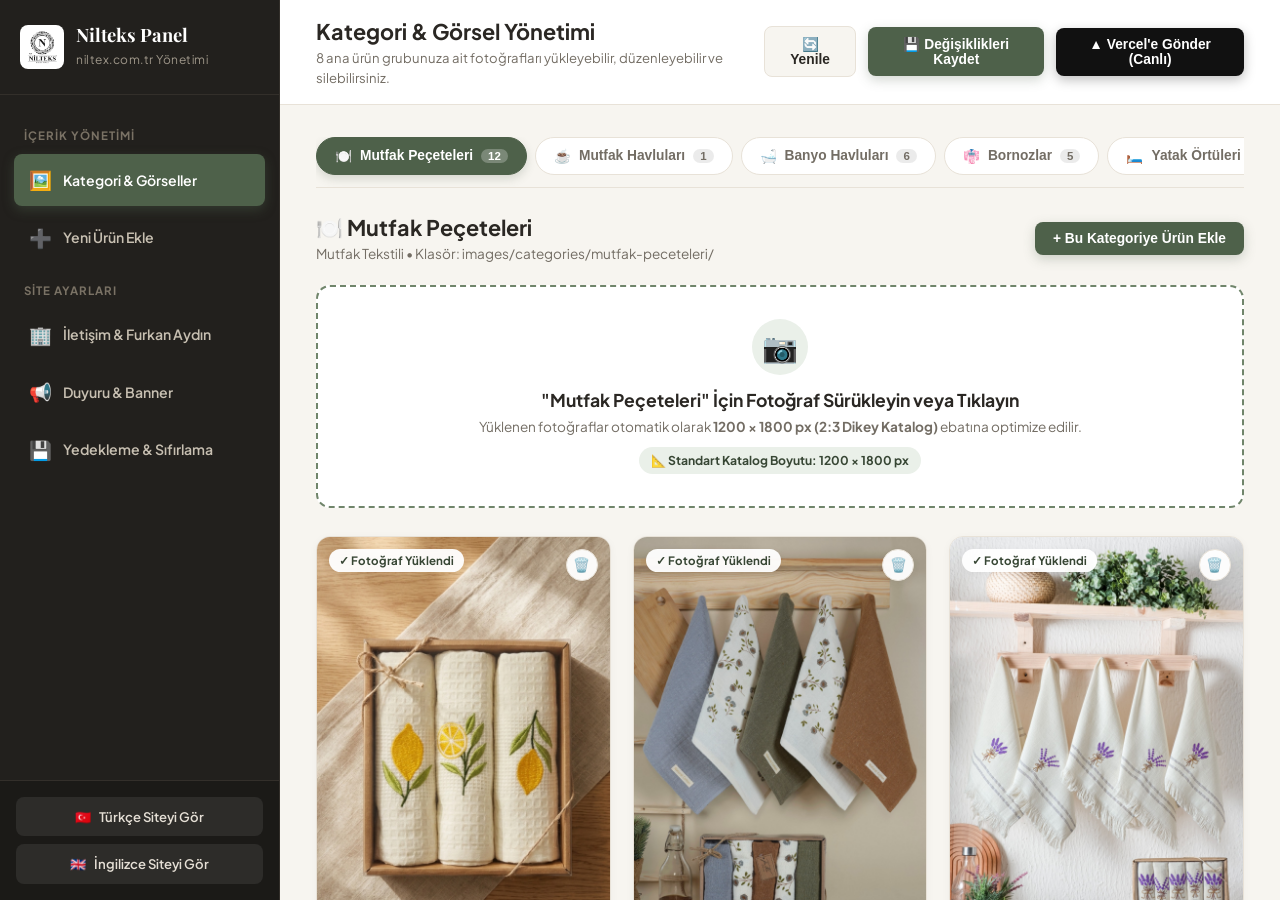
==== commit ce842b83: "Admin paneline otomatik Vercel ve GitHub senkronizasyonu eklendi" ====
--- a/admin/index.html
+++ b/admin/index.html
@@ -772,6 +772,9 @@
         </button>
         <button class="btn btn-primary" id="btnSaveAllChanges">
           💾 Değişiklikleri Kaydet
+        </button>
+        <button class="btn" id="btnSyncVercel" style="background: #111; color: #fff; box-shadow: 0 4px 12px rgba(0,0,0,0.25);" title="GitHub ve Vercel'e hemen gönder">
+          ▲ Vercel'e Gönder (Canlı)
         </button>
       </div>
     </header>
@@ -1554,9 +1557,31 @@
     document.getElementById('btnSaveAllChanges').onclick = async () => {
       const ok = await saveAllDataToServer();
       if (ok) {
-        showToast('💾 Tüm değişiklikler web sitesine kaydedildi!');
+        showToast('💾 Değişiklikler kaydedildi ve Vercel/GitHub senkronizasyonu başlatıldı!');
       } else {
         showToast('⚠️ Sunucuya kaydedilemedi, yerel bağlantınızı kontrol edin.');
+      }
+    };
+
+    document.getElementById('btnSyncVercel').onclick = async () => {
+      const btn = document.getElementById('btnSyncVercel');
+      const originalText = btn.innerHTML;
+      btn.disabled = true;
+      btn.innerHTML = '⏳ Gönderiliyor...';
+      showToast('🚀 GitHub & Vercel senkronizasyonu başlatıldı...');
+      try {
+        const res = await fetch('/api/sync', { method: 'POST' });
+        const result = await res.json();
+        if (result.success) {
+          showToast('✓ ' + result.message);
+        } else {
+          showToast('⚠️ Senkronizasyon hatası: ' + (result.error || result.message));
+        }
+      } catch (e) {
+        showToast('⚠️ Sunucu bağlantı hatası.');
+      } finally {
+        btn.disabled = false;
+        btn.innerHTML = originalText;
       }
     };
 
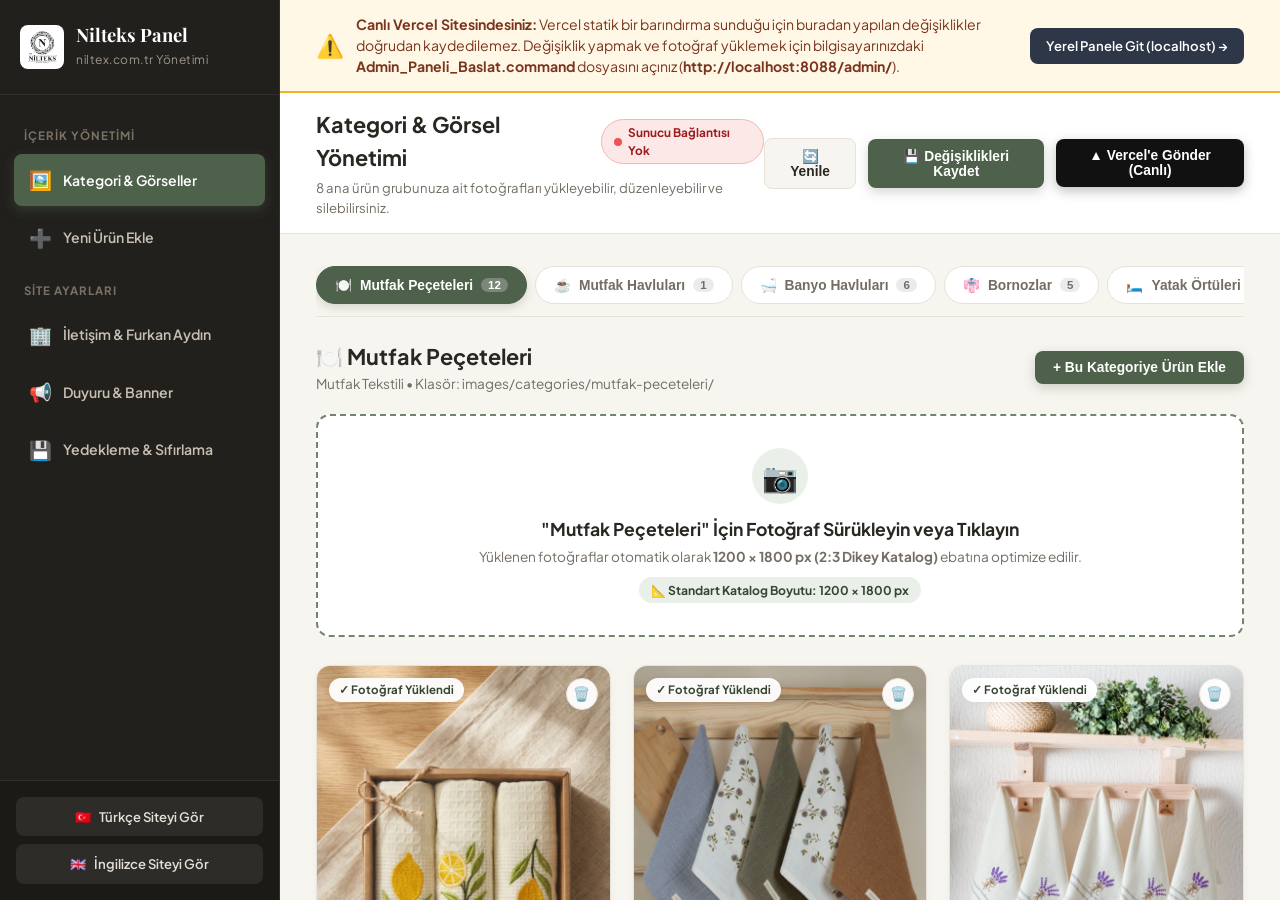
==== commit 6dba2b69: "Admin paneline sunucu baglanti durumu kontrolu, hata aciklama modali ve nohup guclendirmesi eklendi" ====
--- a/admin/index.html
+++ b/admin/index.html
@@ -760,9 +760,29 @@
 
   <!-- SAĞ ANA İÇERİK ALANI -->
   <main class="main-wrapper">
+    <!-- CANLI / DOSYA UYARI BANNERI -->
+    <div id="envNoticeBanner" style="display:none; background: #FFF8E6; border-bottom: 2px solid #F0B429; padding: 14px 36px; color: #7B341E; font-size: 0.88rem; align-items: center; justify-content: space-between; gap: 16px; z-index: 100;">
+      <div style="display: flex; align-items: center; gap: 12px;">
+        <span style="font-size: 1.4rem;">⚠️</span>
+        <span id="envNoticeText">
+          <strong>Dikkat:</strong> Şu anda canlı sitedesiniz. Vercel statik barındırma sunduğu için değişiklikler doğrudan canlı siteden kaydedilemez. Değişiklik yapmak için bilgisayarınızdaki <strong>Admin_Paneli_Baslat.command</strong> dosyasını çalıştırınız (<strong>http://localhost:8088/admin/</strong>).
+        </span>
+      </div>
+      <a href="http://localhost:8088/admin/" target="_blank" class="btn" style="background: #2D3748; color: #FFF; padding: 8px 16px; font-size: 0.82rem; white-space: nowrap; text-decoration: none;">
+        Yerel Panele Git (localhost) →
+      </a>
+    </div>
+
     <header class="top-header">
       <div class="header-title-box">
-        <h1 id="pageHeading">Kategori & Görsel Yönetimi</h1>
+        <div style="display: flex; align-items: center; gap: 12px; margin-bottom: 4px;">
+          <h1 id="pageHeading" style="margin-bottom: 0;">Kategori & Görsel Yönetimi</h1>
+          <!-- Durum Rozeti -->
+          <div id="serverStatusPill" style="display: inline-flex; align-items: center; gap: 6px; padding: 4px 12px; border-radius: 999px; font-size: 0.74rem; font-weight: 700; background: #DEF7EC; color: #03543F; border: 1px solid #BCF0DA;">
+            <span id="serverStatusDot" style="width: 8px; height: 8px; border-radius: 50%; background: #31C48D;"></span>
+            <span id="serverStatusText">Yerel Sunucu Bağlı</span>
+          </div>
+        </div>
         <p id="pageSubHeading">8 ana ürün grubunuza ait fotoğrafları yükleyebilir, düzenleyebilir ve silebilirsiniz.</p>
       </div>
 
@@ -1079,6 +1099,52 @@
     </div>
   </div>
 
+  <!-- SUNUCU BAĞLANTI HATASI BİLGİLENDİRME MODALI -->
+  <div class="modal-backdrop" id="serverErrorModal">
+    <div class="modal-box" style="max-width: 580px;">
+      <div class="modal-header">
+        <h3 style="display: flex; align-items: center; gap: 8px; color: #9B1C1C;">
+          <span>⚠️</span> Yerel Yönetim Sunucusu Bağlantı Uyarısı
+        </h3>
+        <div class="modal-close" onclick="closeServerErrorModal()">&times;</div>
+      </div>
+      <div style="padding: 24px;">
+        <p style="font-size: 0.95rem; line-height: 1.6; margin-bottom: 16px; color: #2D3748;">
+          Değişikliklerin kaydedilebilmesi ve otomatik olarak Vercel/GitHub'a gönderilebilmesi için yerel sunucunun (<strong>admin_server.py</strong>) çalışıyor olması gerekir.
+        </p>
+
+        <div style="background: #FFF8E6; border: 1px solid #F6E05E; border-radius: 8px; padding: 14px 16px; margin-bottom: 18px; font-size: 0.86rem; color: #7B341E;">
+          <strong>Olası Nedenler:</strong>
+          <ul style="margin-left: 18px; margin-top: 6px;">
+            <li>Sayfayı canlı web sitesi üzerinden (<code>niltex.com.tr/admin</code>) veya doğrudan dosya olarak açmış olabilirsiniz.</li>
+            <li>Veya masaüstündeki <strong>Admin_Paneli_Baslat.command</strong> dosyası henüz çalıştırılmamış olabilir.</li>
+          </ul>
+        </div>
+
+        <div style="background: #F7FAFC; border: 1px solid #E2E8F0; border-radius: 8px; padding: 16px; margin-bottom: 18px; font-size: 0.86rem;">
+          <strong style="color: #2D3748;">Çözüm Adımları:</strong>
+          <ol style="margin-left: 20px; margin-top: 8px; line-height: 1.7; color: #4A5568;">
+            <li>Masaüstünüzdeki <strong>"Nilteks Web Sitesi"</strong> klasörünü açın.</li>
+            <li><strong>Admin_Paneli_Baslat.command</strong> dosyasına çift tıklayın.</li>
+            <li>Açılan tarayıcı sekmesinde (<strong>http://localhost:8088/admin/</strong>) değişikliklerinizi kaydedin.</li>
+          </ol>
+        </div>
+
+        <div style="display: flex; justify-content: space-between; align-items: center; gap: 12px; margin-top: 10px;">
+          <button type="button" class="btn btn-secondary" onclick="downloadCurrentDataBackup()" title="Değişiklikleri kaybetmemek için JSON yedeğini indirin">
+            💾 Bilgileri Yedek İndir (.json)
+          </button>
+          <div style="display: flex; gap: 8px;">
+            <button type="button" class="btn btn-secondary" onclick="closeServerErrorModal()">Kapat</button>
+            <a href="http://localhost:8088/admin/" target="_blank" class="btn btn-primary">
+              Yerel Panele Git (localhost) →
+            </a>
+          </div>
+        </div>
+      </div>
+    </div>
+  </div>
+
   <!-- TOAST BİLDİRİM -->
   <div class="toast-notification" id="toast">
     <span id="toastMsg">İşlem başarıyla gerçekleştirildi.</span>
@@ -1089,16 +1155,83 @@
     let siteData = null;
     let selectedCategoryId = 'mutfak-peceteleri';
 
+    // 0. Yardımcı Durum ve Çevre Fonksiyonları
+    function updateServerStatus(isConnected) {
+      const pill = document.getElementById('serverStatusPill');
+      const dot = document.getElementById('serverStatusDot');
+      const text = document.getElementById('serverStatusText');
+      if (!pill || !dot || !text) return;
+
+      if (isConnected) {
+        pill.style.background = '#DEF7EC';
+        pill.style.color = '#03543F';
+        pill.style.borderColor = '#BCF0DA';
+        dot.style.background = '#31C48D';
+        text.innerText = 'Yerel Sunucu Bağlı';
+      } else {
+        pill.style.background = '#FDE8E8';
+        pill.style.color = '#9B1C1C';
+        pill.style.borderColor = '#F8B4B4';
+        dot.style.background = '#F05252';
+        text.innerText = 'Sunucu Bağlantısı Yok';
+      }
+    }
+
+    function showServerErrorModal() {
+      const modal = document.getElementById('serverErrorModal');
+      if (modal) modal.classList.add('active');
+    }
+
+    function closeServerErrorModal() {
+      const modal = document.getElementById('serverErrorModal');
+      if (modal) modal.classList.remove('active');
+    }
+
+    function downloadCurrentDataBackup() {
+      if (!siteData) return;
+      const dataStr = "data:text/json;charset=utf-8," + encodeURIComponent(JSON.stringify(siteData, null, 2));
+      const a = document.createElement('a');
+      a.setAttribute("href", dataStr);
+      a.setAttribute("download", `nilteks_site_data_${new Date().toISOString().slice(0,10)}.json`);
+      document.body.appendChild(a);
+      a.click();
+      a.remove();
+      showToast('✓ Değişiklikler JSON olarak bilgisayarınıza indirildi!');
+    }
+
+    function checkEnvironment() {
+      const banner = document.getElementById('envNoticeBanner');
+      const noticeText = document.getElementById('envNoticeText');
+      if (!banner || !noticeText) return;
+
+      if (window.location.protocol === 'file:') {
+        banner.style.display = 'flex';
+        noticeText.innerHTML = '<strong>Dosya Olarak Açıldı:</strong> Tarayıcı güvenlik kuralları nedeniyle doğrudan dosya üzerinden kayıt yapılamaz. Lütfen masaüstündeki <strong>Admin_Paneli_Baslat.command</strong> dosyasına çift tıklayarak paneli açınız (<strong>http://localhost:8088/admin/</strong>).';
+      } else if (window.location.hostname !== 'localhost' && window.location.hostname !== '127.0.0.1') {
+        banner.style.display = 'flex';
+        noticeText.innerHTML = '<strong>Canlı Vercel Sitesindesiniz:</strong> Vercel statik bir barındırma sunduğu için buradan yapılan değişiklikler doğrudan kaydedilemez. Değişiklik yapmak ve fotoğraf yüklemek için bilgisayarınızdaki <strong>Admin_Paneli_Baslat.command</strong> dosyasını açınız (<strong>http://localhost:8088/admin/</strong>).';
+      } else {
+        banner.style.display = 'none';
+      }
+    }
+
     // 1. Verileri Yükle
     async function loadData() {
+      checkEnvironment();
       try {
-        const res = await fetch('/api/data');
+        const res = await fetch('/api/data', { cache: 'no-store' });
         if (!res.ok) throw new Error('API yanıt vermedi');
         siteData = await res.json();
+        updateServerStatus(true);
       } catch (e) {
         console.warn('Sunucu API bulunamadı, yerel data/site-data.json yükleniyor...', e);
-        const res = await fetch('../data/site-data.json');
-        siteData = await res.json();
+        updateServerStatus(false);
+        try {
+          const res = await fetch('../data/site-data.json');
+          siteData = await res.json();
+        } catch (err2) {
+          console.error('Yedek JSON okunamadı:', err2);
+        }
       }
       renderUI();
     }
@@ -1540,16 +1673,42 @@
 
     // 13. Sunucuya Kaydetme Fonksiyonu
     async function saveAllDataToServer() {
+      if (!siteData) {
+        showToast('⚠️ Site verisi bulunamadı!');
+        return false;
+      }
+
+      // Canlı site veya yerel dosya uyarısı
+      if (window.location.protocol === 'file:' || (window.location.hostname !== 'localhost' && window.location.hostname !== '127.0.0.1')) {
+        showServerErrorModal();
+        return false;
+      }
+
       try {
         const res = await fetch('/api/save', {
           method: 'POST',
           headers: { 'Content-Type': 'application/json' },
           body: JSON.stringify(siteData)
         });
+
+        if (!res.ok) {
+          updateServerStatus(false);
+          showServerErrorModal();
+          return false;
+        }
+
         const result = await res.json();
-        return result.success;
+        if (result.success) {
+          updateServerStatus(true);
+          return true;
+        } else {
+          showToast('⚠️ Sunucu hatası: ' + (result.error || result.message));
+          return false;
+        }
       } catch (e) {
-        console.error('Kaydetme hatası:', e);
+        console.error('Kaydetme bağlantı hatası:', e);
+        updateServerStatus(false);
+        showServerErrorModal();
         return false;
       }
     }
@@ -1558,12 +1717,15 @@
       const ok = await saveAllDataToServer();
       if (ok) {
         showToast('💾 Değişiklikler kaydedildi ve Vercel/GitHub senkronizasyonu başlatıldı!');
-      } else {
-        showToast('⚠️ Sunucuya kaydedilemedi, yerel bağlantınızı kontrol edin.');
       }
     };
 
     document.getElementById('btnSyncVercel').onclick = async () => {
+      if (window.location.protocol === 'file:' || (window.location.hostname !== 'localhost' && window.location.hostname !== '127.0.0.1')) {
+        showServerErrorModal();
+        return;
+      }
+
       const btn = document.getElementById('btnSyncVercel');
       const originalText = btn.innerHTML;
       btn.disabled = true;
@@ -1573,12 +1735,14 @@
         const res = await fetch('/api/sync', { method: 'POST' });
         const result = await res.json();
         if (result.success) {
+          updateServerStatus(true);
           showToast('✓ ' + result.message);
         } else {
           showToast('⚠️ Senkronizasyon hatası: ' + (result.error || result.message));
         }
       } catch (e) {
-        showToast('⚠️ Sunucu bağlantı hatası.');
+        updateServerStatus(false);
+        showServerErrorModal();
       } finally {
         btn.disabled = false;
         btn.innerHTML = originalText;
@@ -1589,6 +1753,20 @@
       loadData();
       showToast('🔄 Veriler yenilendi.');
     };
+
+    // 5 saniyede bir yerel sunucu bağlantısını doğrula
+    setInterval(async () => {
+      if (window.location.hostname === 'localhost' || window.location.hostname === '127.0.0.1') {
+        try {
+          const r = await fetch('/api/data', { cache: 'no-store' });
+          updateServerStatus(r.ok);
+        } catch(e) {
+          updateServerStatus(false);
+        }
+      } else {
+        updateServerStatus(false);
+      }
+    }, 5000);
 
     // 14. Sekme Değiştirici
     document.querySelectorAll('.sidebar-nav .nav-item').forEach(btn => {
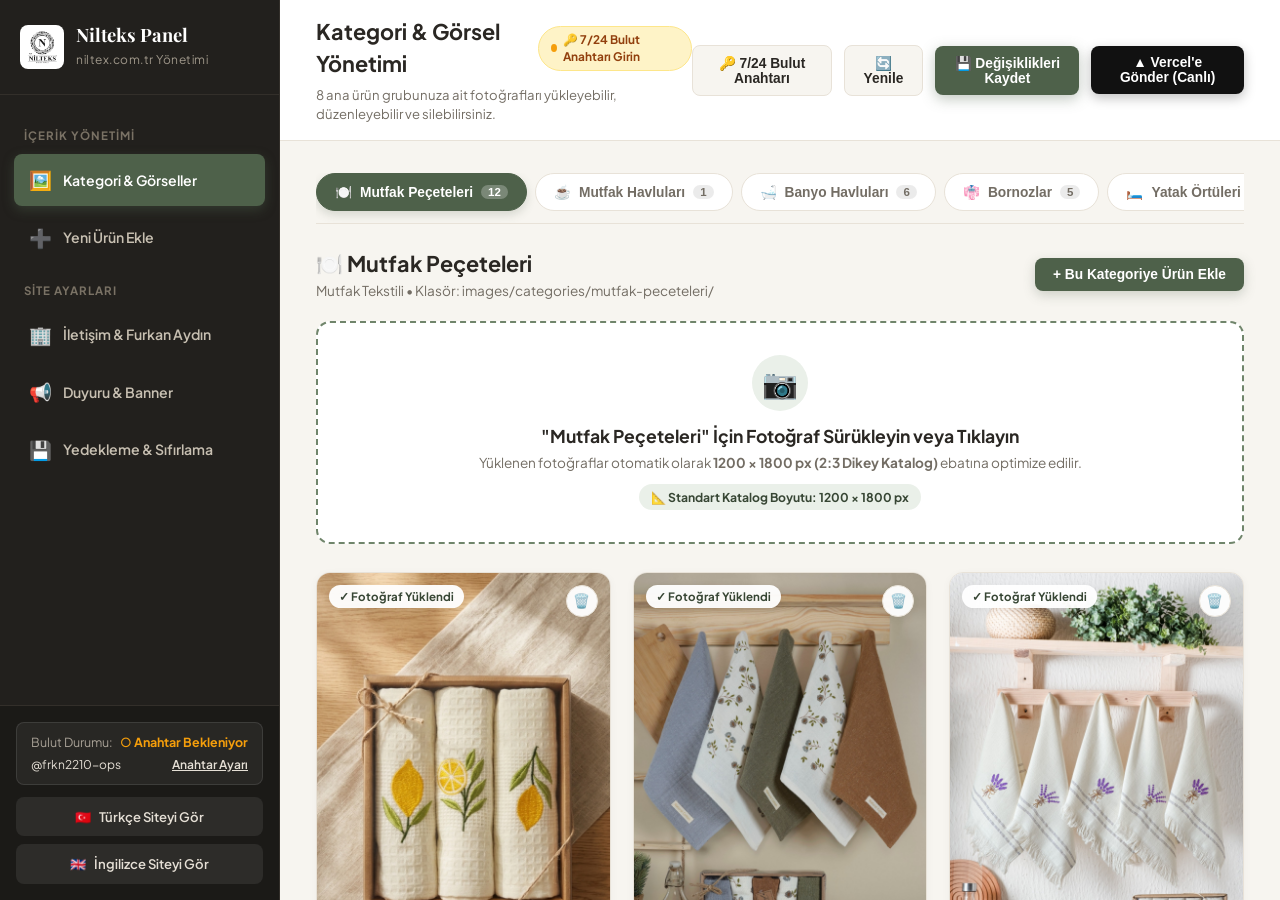
==== commit 1c1cb30c: "7/24 Bulut Yonetim Sistemi (Vercel Serverless ve dogrudan GitHub REST API entegrasyonu) eklendi" ====
--- a/admin/index.html
+++ b/admin/index.html
@@ -745,6 +745,18 @@
     </nav>
 
     <div class="sidebar-footer">
+      <!-- 7/24 Bulut Durum Kutusu -->
+      <div id="cloudUserStatus" style="margin-bottom: 12px; padding: 10px 14px; background: rgba(255,255,255,0.06); border-radius: var(--radius-sm); font-size: 0.78rem; border: 1px solid rgba(255,255,255,0.1);">
+        <div style="display: flex; align-items: center; justify-content: space-between; margin-bottom: 4px;">
+          <span style="color: #A8A196;">Bulut Durumu:</span>
+          <span id="cloudStatusBadge" style="font-weight: 700; color: #48BB78;">● 7/24 Aktif</span>
+        </div>
+        <div style="display: flex; align-items: center; justify-content: space-between;">
+          <span id="cloudAccountText" style="color: #E5DFD5; font-size: 0.75rem;">@frkn2210-ops</span>
+          <a href="#" onclick="openCloudAuthModal(); return false;" style="color: #E5DFD5; font-size: 0.75rem; text-decoration: underline; font-weight: 600;">Anahtar Ayarı</a>
+        </div>
+      </div>
+
       <div class="preview-btns">
         <a href="/" target="_blank" class="btn-preview">
           <span>🇹🇷</span>
@@ -760,37 +772,27 @@
 
   <!-- SAĞ ANA İÇERİK ALANI -->
   <main class="main-wrapper">
-    <!-- CANLI / DOSYA UYARI BANNERI -->
-    <div id="envNoticeBanner" style="display:none; background: #FFF8E6; border-bottom: 2px solid #F0B429; padding: 14px 36px; color: #7B341E; font-size: 0.88rem; align-items: center; justify-content: space-between; gap: 16px; z-index: 100;">
-      <div style="display: flex; align-items: center; gap: 12px;">
-        <span style="font-size: 1.4rem;">⚠️</span>
-        <span id="envNoticeText">
-          <strong>Dikkat:</strong> Şu anda canlı sitedesiniz. Vercel statik barındırma sunduğu için değişiklikler doğrudan canlı siteden kaydedilemez. Değişiklik yapmak için bilgisayarınızdaki <strong>Admin_Paneli_Baslat.command</strong> dosyasını çalıştırınız (<strong>http://localhost:8088/admin/</strong>).
-        </span>
-      </div>
-      <a href="http://localhost:8088/admin/" target="_blank" class="btn" style="background: #2D3748; color: #FFF; padding: 8px 16px; font-size: 0.82rem; white-space: nowrap; text-decoration: none;">
-        Yerel Panele Git (localhost) →
-      </a>
-    </div>
-
     <header class="top-header">
       <div class="header-title-box">
         <div style="display: flex; align-items: center; gap: 12px; margin-bottom: 4px;">
           <h1 id="pageHeading" style="margin-bottom: 0;">Kategori & Görsel Yönetimi</h1>
-          <!-- Durum Rozeti -->
-          <div id="serverStatusPill" style="display: inline-flex; align-items: center; gap: 6px; padding: 4px 12px; border-radius: 999px; font-size: 0.74rem; font-weight: 700; background: #DEF7EC; color: #03543F; border: 1px solid #BCF0DA;">
+          <!-- 7/24 Durum Rozeti -->
+          <div id="serverStatusPill" style="display: inline-flex; align-items: center; gap: 6px; padding: 4px 12px; border-radius: 999px; font-size: 0.74rem; font-weight: 700; background: #DEF7EC; color: #03543F; border: 1px solid #BCF0DA; cursor: pointer;" onclick="openCloudAuthModal()" title="Bulut bağlantı durumunu görüntüle veya anahtarı değiştir">
             <span id="serverStatusDot" style="width: 8px; height: 8px; border-radius: 50%; background: #31C48D;"></span>
-            <span id="serverStatusText">Yerel Sunucu Bağlı</span>
+            <span id="serverStatusText">🟢 7/24 Bulut Sistemi Aktif</span>
           </div>
         </div>
         <p id="pageSubHeading">8 ana ürün grubunuza ait fotoğrafları yükleyebilir, düzenleyebilir ve silebilirsiniz.</p>
       </div>
 
       <div class="header-actions">
+        <button class="btn btn-secondary" onclick="openCloudAuthModal()" title="GitHub Bulut Anahtarını Ayarla">
+          🔑 7/24 Bulut Anahtarı
+        </button>
         <button class="btn btn-secondary" id="btnRefreshData">
           🔄 Yenile
         </button>
-        <button class="btn btn-primary" id="btnSaveAllChanges">
+        <button class="btn btn-primary" id="btnSaveAllChanges" style="box-shadow: 0 4px 14px rgba(78, 97, 74, 0.35);">
           💾 Değişiklikleri Kaydet
         </button>
         <button class="btn" id="btnSyncVercel" style="background: #111; color: #fff; box-shadow: 0 4px 12px rgba(0,0,0,0.25);" title="GitHub ve Vercel'e hemen gönder">
@@ -1099,46 +1101,53 @@
     </div>
   </div>
 
-  <!-- SUNUCU BAĞLANTI HATASI BİLGİLENDİRME MODALI -->
-  <div class="modal-backdrop" id="serverErrorModal">
-    <div class="modal-box" style="max-width: 580px;">
+  <!-- 7/24 BULUT BAĞLANTISI VE GİRİŞ MODALI -->
+  <div class="modal-backdrop" id="cloudAuthModal">
+    <div class="modal-box" style="max-width: 540px;">
       <div class="modal-header">
-        <h3 style="display: flex; align-items: center; gap: 8px; color: #9B1C1C;">
-          <span>⚠️</span> Yerel Yönetim Sunucusu Bağlantı Uyarısı
+        <h3 style="display: flex; align-items: center; gap: 8px; color: var(--text-main);">
+          <span>☁️</span> 7/24 Bulut Yönetim Sistemi
         </h3>
-        <div class="modal-close" onclick="closeServerErrorModal()">&times;</div>
+        <div class="modal-close" onclick="closeCloudAuthModal()">&times;</div>
       </div>
       <div style="padding: 24px;">
-        <p style="font-size: 0.95rem; line-height: 1.6; margin-bottom: 16px; color: #2D3748;">
-          Değişikliklerin kaydedilebilmesi ve otomatik olarak Vercel/GitHub'a gönderilebilmesi için yerel sunucunun (<strong>admin_server.py</strong>) çalışıyor olması gerekir.
+        <p style="font-size: 0.92rem; line-height: 1.6; margin-bottom: 16px; color: #4A5568;">
+          Web sitenizi bilgisayarınızı açmaya gerek kalmadan, telefonunuzdan veya dilediğiniz herhangi bir cihazdan <strong>7/24 canlı</strong> yönetmek için GitHub erişim anahtarınızı (Token) bağlayın.
         </p>
 
-        <div style="background: #FFF8E6; border: 1px solid #F6E05E; border-radius: 8px; padding: 14px 16px; margin-bottom: 18px; font-size: 0.86rem; color: #7B341E;">
-          <strong>Olası Nedenler:</strong>
-          <ul style="margin-left: 18px; margin-top: 6px;">
-            <li>Sayfayı canlı web sitesi üzerinden (<code>niltex.com.tr/admin</code>) veya doğrudan dosya olarak açmış olabilirsiniz.</li>
-            <li>Veya masaüstündeki <strong>Admin_Paneli_Baslat.command</strong> dosyası henüz çalıştırılmamış olabilir.</li>
-          </ul>
+        <div style="background: #F7FAFC; border: 1px solid #E2E8F0; border-radius: var(--radius-sm); padding: 16px; margin-bottom: 20px;">
+          <label style="display: block; font-weight: 700; font-size: 0.85rem; color: #2D3748; margin-bottom: 6px;">
+            GitHub Erişim Anahtarı (Personal Access Token) *
+          </label>
+          <input type="password" id="inputCloudToken" class="form-control" placeholder="ghp_xxxxxxxxxxxxxxxxxxxxxxxxxxxxxxxxxxxx" style="font-family: monospace; font-size: 0.88rem; margin-bottom: 6px;">
+          <div style="display: flex; justify-content: space-between; align-items: center;">
+            <span style="font-size: 0.74rem; color: #718096;">Bu anahtar sadece cihazınızda güvenle saklanır. Bir kez girmeniz yeterlidir.</span>
+            <button type="button" onclick="toggleTokenVisibility()" style="background:none; border:none; color:#4E614A; font-size:0.75rem; cursor:pointer; font-weight:600;">Göster/Gizle</button>
+          </div>
         </div>
 
-        <div style="background: #F7FAFC; border: 1px solid #E2E8F0; border-radius: 8px; padding: 16px; margin-bottom: 18px; font-size: 0.86rem;">
-          <strong style="color: #2D3748;">Çözüm Adımları:</strong>
-          <ol style="margin-left: 20px; margin-top: 8px; line-height: 1.7; color: #4A5568;">
-            <li>Masaüstünüzdeki <strong>"Nilteks Web Sitesi"</strong> klasörünü açın.</li>
-            <li><strong>Admin_Paneli_Baslat.command</strong> dosyasına çift tıklayın.</li>
-            <li>Açılan tarayıcı sekmesinde (<strong>http://localhost:8088/admin/</strong>) değişikliklerinizi kaydedin.</li>
+        <!-- 30 Saniyelik Rehber Kutusu -->
+        <div style="background: #FFFDF7; border: 1px solid #F0E6D2; border-radius: var(--radius-sm); padding: 14px 16px; margin-bottom: 20px; font-size: 0.82rem; line-height: 1.6;">
+          <strong style="color: #7B341E; display: flex; align-items: center; gap: 6px; margin-bottom: 6px;">
+            <span>💡</span> 30 Saniyede Anahtar Nasıl Alınır?
+          </strong>
+          <ol style="margin-left: 20px; color: #5D5449;">
+            <li><a href="https://github.com/settings/tokens/new?description=niltex-website&scopes=repo" target="_blank" style="color: #2B6CB0; font-weight: 700; text-decoration: underline;">Buraya tıklayarak</a> doğrudan GitHub anahtar sayfasına gidin.</li>
+            <li>Açılan sayfada <strong>"repo"</strong> kutucuğunun işaretli olduğundan emin olun.</li>
+            <li>Sayfanın en altındaki yeşil <strong>"Generate token"</strong> butonuna basın.</li>
+            <li>Oluşan <code>ghp_...</code> ile başlayan anahtarı kopyalayıp yukarıdaki kutuya yapıştırın.</li>
           </ol>
         </div>
 
-        <div style="display: flex; justify-content: space-between; align-items: center; gap: 12px; margin-top: 10px;">
-          <button type="button" class="btn btn-secondary" onclick="downloadCurrentDataBackup()" title="Değişiklikleri kaybetmemek için JSON yedeğini indirin">
-            💾 Bilgileri Yedek İndir (.json)
+        <div style="display: flex; justify-content: space-between; align-items: center; gap: 10px;">
+          <button type="button" class="btn btn-secondary" onclick="handleForgetCloudToken()" style="color: #E53E3E;" id="btnForgetToken">
+            Anahtarı Sıfırla
           </button>
           <div style="display: flex; gap: 8px;">
-            <button type="button" class="btn btn-secondary" onclick="closeServerErrorModal()">Kapat</button>
-            <a href="http://localhost:8088/admin/" target="_blank" class="btn btn-primary">
-              Yerel Panele Git (localhost) →
-            </a>
+            <button type="button" class="btn btn-secondary" onclick="closeCloudAuthModal()">Kapat</button>
+            <button type="button" class="btn btn-primary" onclick="handleSaveCloudToken()" id="btnSaveCloudToken">
+              ✓ 7/24 Bulut Sistemini Bağla
+            </button>
           </div>
         </div>
       </div>
@@ -1155,8 +1164,96 @@
     let siteData = null;
     let selectedCategoryId = 'mutfak-peceteleri';
 
-    // 0. Yardımcı Durum ve Çevre Fonksiyonları
-    function updateServerStatus(isConnected) {
+    // 0. 7/24 Bulut ve GitHub Entegrasyonu
+    const GITHUB_REPO = 'frkn2210-ops/niltex-website';
+    const GITHUB_BRANCH = 'main';
+
+    function getCloudToken() {
+      return localStorage.getItem('niltex_cloud_token') || '';
+    }
+
+    function setCloudToken(token) {
+      if (token) {
+        localStorage.setItem('niltex_cloud_token', token.trim());
+      } else {
+        localStorage.removeItem('niltex_cloud_token');
+      }
+    }
+
+    function openCloudAuthModal() {
+      const modal = document.getElementById('cloudAuthModal');
+      const input = document.getElementById('inputCloudToken');
+      if (input) input.value = getCloudToken();
+      if (modal) modal.classList.add('active');
+    }
+
+    function closeCloudAuthModal() {
+      const modal = document.getElementById('cloudAuthModal');
+      if (modal) modal.classList.remove('active');
+    }
+
+    function toggleTokenVisibility() {
+      const inp = document.getElementById('inputCloudToken');
+      if (inp) {
+        inp.type = inp.type === 'password' ? 'text' : 'password';
+      }
+    }
+
+    async function handleSaveCloudToken() {
+      const inp = document.getElementById('inputCloudToken');
+      const token = inp ? inp.value.trim() : '';
+      if (!token) {
+        alert('Lütfen geçerli bir GitHub anahtarı giriniz.');
+        return;
+      }
+
+      showToast('⏳ Anahtar doğrulanıyor...');
+      try {
+        const testRes = await fetch(`https://api.github.com/repos/${GITHUB_REPO}`, {
+          headers: {
+            'Authorization': `Bearer ${token}`,
+            'Accept': 'application/vnd.github+json'
+          }
+        });
+
+        if (testRes.ok) {
+          setCloudToken(token);
+          closeCloudAuthModal();
+          updateServerStatus(true, '🟢 7/24 Bulut Sistemi Aktif');
+          updateCloudUI(true);
+          showToast('✓ 7/24 Bulut Sistemi Başarıyla Bağlandı!');
+        } else {
+          alert('Girdiğiniz anahtar GitHub deposuna erişemedi. Lütfen "repo" yetkisi seçtiğinizden emin olun.');
+        }
+      } catch (err) {
+        alert('GitHub bağlantı testi başarısız oldu: ' + err.message);
+      }
+    }
+
+    function handleForgetCloudToken() {
+      if (confirm('Bulut anahtarını bu cihazdan kaldırmak istediğinize emin misiniz?')) {
+        setCloudToken('');
+        closeCloudAuthModal();
+        updateCloudUI(false);
+        updateServerStatus(false, '🔑 Bulut Anahtarı Girin');
+        showToast('Anahtar kaldırıldı.');
+      }
+    }
+
+    function updateCloudUI(isActive) {
+      const badge = document.getElementById('cloudStatusBadge');
+      if (badge) {
+        if (isActive) {
+          badge.innerText = '● 7/24 Aktif';
+          badge.style.color = '#48BB78';
+        } else {
+          badge.innerText = '○ Anahtar Bekleniyor';
+          badge.style.color = '#F59E0B';
+        }
+      }
+    }
+
+    function updateServerStatus(isConnected, customText) {
       const pill = document.getElementById('serverStatusPill');
       const dot = document.getElementById('serverStatusDot');
       const text = document.getElementById('serverStatusText');
@@ -1167,72 +1264,50 @@
         pill.style.color = '#03543F';
         pill.style.borderColor = '#BCF0DA';
         dot.style.background = '#31C48D';
-        text.innerText = 'Yerel Sunucu Bağlı';
+        text.innerText = customText || '🟢 7/24 Bulut Sistemi Aktif';
       } else {
-        pill.style.background = '#FDE8E8';
-        pill.style.color = '#9B1C1C';
-        pill.style.borderColor = '#F8B4B4';
-        dot.style.background = '#F05252';
-        text.innerText = 'Sunucu Bağlantısı Yok';
-      }
-    }
-
-    function showServerErrorModal() {
-      const modal = document.getElementById('serverErrorModal');
-      if (modal) modal.classList.add('active');
-    }
-
-    function closeServerErrorModal() {
-      const modal = document.getElementById('serverErrorModal');
-      if (modal) modal.classList.remove('active');
-    }
-
-    function downloadCurrentDataBackup() {
-      if (!siteData) return;
-      const dataStr = "data:text/json;charset=utf-8," + encodeURIComponent(JSON.stringify(siteData, null, 2));
-      const a = document.createElement('a');
-      a.setAttribute("href", dataStr);
-      a.setAttribute("download", `nilteks_site_data_${new Date().toISOString().slice(0,10)}.json`);
-      document.body.appendChild(a);
-      a.click();
-      a.remove();
-      showToast('✓ Değişiklikler JSON olarak bilgisayarınıza indirildi!');
-    }
-
-    function checkEnvironment() {
-      const banner = document.getElementById('envNoticeBanner');
-      const noticeText = document.getElementById('envNoticeText');
-      if (!banner || !noticeText) return;
-
-      if (window.location.protocol === 'file:') {
-        banner.style.display = 'flex';
-        noticeText.innerHTML = '<strong>Dosya Olarak Açıldı:</strong> Tarayıcı güvenlik kuralları nedeniyle doğrudan dosya üzerinden kayıt yapılamaz. Lütfen masaüstündeki <strong>Admin_Paneli_Baslat.command</strong> dosyasına çift tıklayarak paneli açınız (<strong>http://localhost:8088/admin/</strong>).';
-      } else if (window.location.hostname !== 'localhost' && window.location.hostname !== '127.0.0.1') {
-        banner.style.display = 'flex';
-        noticeText.innerHTML = '<strong>Canlı Vercel Sitesindesiniz:</strong> Vercel statik bir barındırma sunduğu için buradan yapılan değişiklikler doğrudan kaydedilemez. Değişiklik yapmak ve fotoğraf yüklemek için bilgisayarınızdaki <strong>Admin_Paneli_Baslat.command</strong> dosyasını açınız (<strong>http://localhost:8088/admin/</strong>).';
-      } else {
-        banner.style.display = 'none';
-      }
+        pill.style.background = '#FEF3C7';
+        pill.style.color = '#92400E';
+        pill.style.borderColor = '#FDE68A';
+        dot.style.background = '#F59E0B';
+        text.innerText = customText || '🔑 Bulut Anahtarı Girin';
+      }
+    }
+
+    // UTF-8 güvenli Base64 çevirici (Türkçe karakterleri bozmaz)
+    function utf8ToBase64(str) {
+      return window.btoa(unescape(encodeURIComponent(str)));
+    }
+
+    function base64ToUtf8(str) {
+      return decodeURIComponent(escape(window.atob(str)));
     }
 
     // 1. Verileri Yükle
     async function loadData() {
-      checkEnvironment();
+      const token = getCloudToken();
+      updateCloudUI(!!token);
+
       try {
-        const res = await fetch('/api/data', { cache: 'no-store' });
-        if (!res.ok) throw new Error('API yanıt vermedi');
+        const res = await fetch('/data/site-data.json?t=' + Date.now(), { cache: 'no-store' });
+        if (!res.ok) throw new Error('data/site-data.json okunamadı');
         siteData = await res.json();
-        updateServerStatus(true);
       } catch (e) {
-        console.warn('Sunucu API bulunamadı, yerel data/site-data.json yükleniyor...', e);
-        updateServerStatus(false);
+        console.warn('Veri dosyası okunamadı, yerel ../data/site-data.json deneniyor...', e);
         try {
           const res = await fetch('../data/site-data.json');
           siteData = await res.json();
         } catch (err2) {
-          console.error('Yedek JSON okunamadı:', err2);
+          console.error('Yedek JSON da okunamadı:', err2);
         }
       }
+
+      if (token) {
+        updateServerStatus(true, '🟢 7/24 Bulut Sistemi Aktif');
+      } else {
+        updateServerStatus(false, '🔑 7/24 Bulut Anahtarı Girin');
+      }
+
       renderUI();
     }
 
@@ -1350,93 +1425,157 @@
       }
     });
 
-    fileInputDirect.addEventListener('change', () => {
-      if (fileInputDirect.files && fileInputDirect.files.length > 0) {
-        handleDirectFiles(fileInputDirect.files);
-      }
-    });
-
-    async function handleDirectFiles(files) {
-      showToast(`📸 ${files.length} fotoğraf 1200×1800 px ebatında optimize edilip yükleniyor...`);
-      for (let i = 0; i < files.length; i++) {
-        const file = files[i];
-        const dataUrl = await fileToDataUrl(file);
-        
+    // Görsel Yükleme Çekirdek Fonksiyonu (Vercel API + Doğrudan GitHub REST API)
+    async function uploadImageFile(file, categorySlug) {
+      const dataUrl = await fileToDataUrl(file);
+      const cleanName = file.name.replace(/[^a-zA-Z0-9_\-\.]/g, '_');
+      const token = getCloudToken();
+
+      // 1. Vercel Serverless /api/upload çağrısı
+      try {
+        const res = await fetch('/api/upload', {
+          method: 'POST',
+          headers: {
+            'Content-Type': 'application/json',
+            ...(token ? { 'Authorization': `Bearer ${token}` } : {})
+          },
+          body: JSON.stringify({
+            categoryId: categorySlug,
+            filename: cleanName,
+            dataUrl: dataUrl
+          })
+        });
+
+        if (res.ok) {
+          const result = await res.json();
+          if (result.success) return result.imagePath;
+        }
+      } catch (e) {
+        console.warn('/api/upload başarısız, doğrudan GitHub API deneniyor...', e);
+      }
+
+      // 2. Doğrudan GitHub REST API üzerinden yükleme
+      if (token) {
+        try {
+          const filePath = `images/categories/${categorySlug}/${cleanName}`;
+          const apiUrl = `https://api.github.com/repos/${GITHUB_REPO}/contents/${filePath}`;
+          const base64Data = dataUrl.includes(',') ? dataUrl.split(',')[1] : dataUrl;
+
+          let sha = null;
+          const getRes = await fetch(`${apiUrl}?ref=${GITHUB_BRANCH}`, {
+            headers: {
+              'Authorization': `Bearer ${token}`,
+              'Accept': 'application/vnd.github+json'
+            }
+          });
+          if (getRes.ok) {
+            const info = await getRes.json();
+            sha = info.sha;
+          }
+
+          const putRes = await fetch(apiUrl, {
+            method: 'PUT',
+            headers: {
+              'Authorization': `Bearer ${token}`,
+              'Accept': 'application/vnd.github+json',
+              'Content-Type': 'application/json'
+            },
+            body: JSON.stringify({
+              message: `7/24 Bulut Paneli: Fotoğraf yüklendi (${cleanName})`,
+              content: base64Data,
+              sha: sha,
+              branch: GITHUB_BRANCH
+            })
+          });
+
+          if (putRes.ok) {
+            return filePath;
+          }
+        } catch (e2) {
+          console.error('Doğrudan GitHub yükleme hatası:', e2);
+        }
+      }
+
+      // 3. Yerel sunucu desteği
+      if (window.location.hostname === 'localhost' || window.location.hostname === '127.0.0.1') {
         try {
           const res = await fetch('/api/upload', {
             method: 'POST',
             headers: { 'Content-Type': 'application/json' },
-            body: JSON.stringify({
+            body: JSON.stringify({ categoryId: categorySlug, filename: cleanName, dataUrl })
+          });
+          if (res.ok) {
+            const result = await res.json();
+            if (result.success) return result.imagePath;
+          }
+        } catch (e3) {}
+      }
+
+      throw new Error('Görsel buluta yüklenemedi. Lütfen "7/24 Bulut Anahtarı" butonundan GitHub anahtarınızı bağlayınız.');
+    }
+
+    fileInputDirect.addEventListener('change', () => {
+      if (fileInputDirect.files && fileInputDirect.files.length > 0) {
+        handleDirectFiles(fileInputDirect.files);
+      }
+    });
+
+    async function handleDirectFiles(files) {
+      showToast(`📸 ${files.length} fotoğraf 7/24 buluta yükleniyor (1200×1800 px)...`);
+      for (let i = 0; i < files.length; i++) {
+        const file = files[i];
+        try {
+          const imagePath = await uploadImageFile(file, selectedCategoryId);
+          let emptyProd = siteData.products.find(p => p.categoryId === selectedCategoryId && (!p.image || p.image === ''));
+          if (emptyProd) {
+            emptyProd.image = imagePath;
+          } else {
+            const cat = siteData.categories.find(c => c.id === selectedCategoryId);
+            const newProd = {
+              id: 'prod_' + Date.now() + '_' + i,
               categoryId: selectedCategoryId,
-              filename: file.name,
-              dataUrl: dataUrl
-            })
-          });
-          const result = await res.json();
-
-          if (result.success) {
-            // İlgili kategoride boş görseli olan ilk ürüne ata veya yeni ürün oluştur!
-            let emptyProd = siteData.products.find(p => p.categoryId === selectedCategoryId && (!p.image || p.image === ''));
-            if (emptyProd) {
-              emptyProd.image = result.imagePath;
-            } else {
-              const cat = siteData.categories.find(c => c.id === selectedCategoryId);
-              const newProd = {
-                id: 'prod_' + Date.now() + '_' + i,
-                categoryId: selectedCategoryId,
-                titleTr: file.name.replace(/\.[^/.]+$/, "").replace(/[-_]/g, " "),
-                titleEn: file.name.replace(/\.[^/.]+$/, "").replace(/[-_]/g, " "),
-                descTr: `${cat.nameTr} koleksiyonu yeni sezon modeli.`,
-                descEn: `${cat.nameEn} new season collection model.`,
-                specsTr: ["%100 Pamuk", "Özel Dokuma"],
-                specsEn: ["100% Cotton", "Custom Weave"],
-                image: result.imagePath,
-                badgeTr: "Yeni Koleksiyon",
-                badgeEn: "New Collection"
-              };
-              siteData.products.push(newProd);
-            }
+              titleTr: file.name.replace(/\.[^/.]+$/, "").replace(/[-_]/g, " "),
+              titleEn: file.name.replace(/\.[^/.]+$/, "").replace(/[-_]/g, " "),
+              descTr: `${cat.nameTr} koleksiyonu yeni sezon modeli.`,
+              descEn: `${cat.nameEn} new season collection model.`,
+              specsTr: ["%100 Pamuk", "Özel Dokuma"],
+              specsEn: ["100% Cotton", "Custom Weave"],
+              image: imagePath,
+              badgeTr: "Yeni Koleksiyon",
+              badgeEn: "New Collection"
+            };
+            siteData.products.push(newProd);
           }
-        } catch (e) {
-          console.error('Yükleme hatası:', e);
+        } catch (err) {
+          showToast('⚠️ ' + err.message);
+          openCloudAuthModal();
+          return;
         }
       }
 
       await saveAllDataToServer();
       renderCategoryProducts(selectedCategoryId);
       renderCategoryTabs();
-      showToast('✓ Fotoğraflar başarıyla yüklendi ve eklendi!');
+      showToast('✓ Fotoğraflar 7/24 bulut sistemine yüklendi ve eklendi!');
     }
 
     // 6. Tek Bir Ürünün Görselini Değiştirme
     async function uploadSingleImageForProduct(input, prodId, catId) {
       if (!input.files || input.files.length === 0) return;
       const file = input.files[0];
-      const dataUrl = await fileToDataUrl(file);
-
-      showToast('📸 Fotoğraf yükleniyor...');
+      showToast('📸 Fotoğraf 7/24 buluta yükleniyor...');
       try {
-        const res = await fetch('/api/upload', {
-          method: 'POST',
-          headers: { 'Content-Type': 'application/json' },
-          body: JSON.stringify({
-            categoryId: catId,
-            filename: file.name,
-            dataUrl: dataUrl
-          })
-        });
-        const result = await res.json();
-        if (result.success) {
-          const prod = siteData.products.find(p => p.id === prodId);
-          if (prod) {
-            prod.image = result.imagePath;
-            await saveAllDataToServer();
-            renderCategoryProducts(selectedCategoryId);
-            showToast('✓ Ürünün fotoğrafı güncellendi!');
-          }
+        const imagePath = await uploadImageFile(file, catId);
+        const prod = siteData.products.find(p => p.id === prodId);
+        if (prod) {
+          prod.image = imagePath;
+          await saveAllDataToServer();
+          renderCategoryProducts(selectedCategoryId);
+          showToast('✓ Ürünün fotoğrafı güncellendi!');
         }
       } catch (e) {
-        showToast('❌ Fotoğraf yüklenirken hata oluştu.');
+        showToast('❌ Fotoğraf yükleme hatası: ' + e.message);
+        openCloudAuthModal();
       }
     }
 
@@ -1493,19 +1632,12 @@
       const fileInput = document.getElementById('editImageFileInput');
       if (fileInput.files && fileInput.files.length > 0) {
         const file = fileInput.files[0];
-        const dataUrl = await fileToDataUrl(file);
-        const res = await fetch('/api/upload', {
-          method: 'POST',
-          headers: { 'Content-Type': 'application/json' },
-          body: JSON.stringify({
-            categoryId: prod.categoryId,
-            filename: file.name,
-            dataUrl: dataUrl
-          })
-        });
-        const result = await res.json();
-        if (result.success) {
-          prod.image = result.imagePath;
+        try {
+          prod.image = await uploadImageFile(file, prod.categoryId);
+        } catch (err) {
+          showToast('⚠️ Görsel yükleme hatası: ' + err.message);
+          openCloudAuthModal();
+          return;
         }
       }
 
@@ -1535,19 +1667,12 @@
       const fileInput = document.getElementById('newProdImageFile');
       if (fileInput.files && fileInput.files.length > 0) {
         const file = fileInput.files[0];
-        const dataUrl = await fileToDataUrl(file);
-        const res = await fetch('/api/upload', {
-          method: 'POST',
-          headers: { 'Content-Type': 'application/json' },
-          body: JSON.stringify({
-            categoryId: catId,
-            filename: file.name,
-            dataUrl: dataUrl
-          })
-        });
-        const result = await res.json();
-        if (result.success) {
-          imagePath = result.imagePath;
+        try {
+          imagePath = await uploadImageFile(file, catId);
+        } catch (err) {
+          showToast('⚠️ Görsel yükleme hatası: ' + err.message);
+          openCloudAuthModal();
+          return;
         }
       }
 
@@ -1671,78 +1796,157 @@
       reader.readAsText(file);
     };
 
-    // 13. Sunucuya Kaydetme Fonksiyonu
+    // 13. 7/24 Bulut ve Sunucuya Kaydetme Fonksiyonu
     async function saveAllDataToServer() {
       if (!siteData) {
         showToast('⚠️ Site verisi bulunamadı!');
         return false;
       }
 
-      // Canlı site veya yerel dosya uyarısı
-      if (window.location.protocol === 'file:' || (window.location.hostname !== 'localhost' && window.location.hostname !== '127.0.0.1')) {
-        showServerErrorModal();
-        return false;
-      }
-
+      const token = getCloudToken();
+      showToast('💾 7/24 Bulut sistemine kaydediliyor...');
+
+      // 1. Vercel Serverless /api/save çağrısı
       try {
         const res = await fetch('/api/save', {
           method: 'POST',
-          headers: { 'Content-Type': 'application/json' },
+          headers: {
+            'Content-Type': 'application/json',
+            ...(token ? { 'Authorization': `Bearer ${token}` } : {})
+          },
           body: JSON.stringify(siteData)
         });
 
-        if (!res.ok) {
-          updateServerStatus(false);
-          showServerErrorModal();
-          return false;
+        if (res.ok) {
+          const result = await res.json();
+          if (result.success) {
+            updateServerStatus(true, '🟢 7/24 Bulut Sistemi Aktif');
+            showToast('✓ Değişiklikler GitHub ve Vercel bulutuna kaydedildi! Canlı siteniz güncelleniyor (~15 sn).');
+            return true;
+          }
         }
-
-        const result = await res.json();
-        if (result.success) {
-          updateServerStatus(true);
-          return true;
-        } else {
-          showToast('⚠️ Sunucu hatası: ' + (result.error || result.message));
-          return false;
+      } catch (errApi) {
+        console.warn('/api/save çağrısı başarısız, doğrudan GitHub deneniyor...', errApi);
+      }
+
+      // 2. Doğrudan GitHub REST API üzerinden kaydet
+      if (token) {
+        try {
+          const filePath = 'data/site-data.json';
+          const apiUrl = `https://api.github.com/repos/${GITHUB_REPO}/contents/${filePath}`;
+
+          let sha = null;
+          const getRes = await fetch(`${apiUrl}?ref=${GITHUB_BRANCH}`, {
+            headers: {
+              'Authorization': `Bearer ${token}`,
+              'Accept': 'application/vnd.github+json'
+            }
+          });
+
+          if (getRes.ok) {
+            const fileInfo = await getRes.json();
+            sha = fileInfo.sha;
+          }
+
+          const jsonStr = JSON.stringify(siteData, null, 2);
+          const base64Content = utf8ToBase64(jsonStr);
+
+          const putRes = await fetch(apiUrl, {
+            method: 'PUT',
+            headers: {
+              'Authorization': `Bearer ${token}`,
+              'Accept': 'application/vnd.github+json',
+              'Content-Type': 'application/json'
+            },
+            body: JSON.stringify({
+              message: '7/24 Bulut Paneli: Site verileri güncellendi',
+              content: base64Content,
+              sha: sha,
+              branch: GITHUB_BRANCH
+            })
+          });
+
+          if (putRes.ok) {
+            updateServerStatus(true, '🟢 7/24 Bulut Sistemi Aktif');
+            showToast('✓ Değişiklikler doğrudan GitHub\'a kaydedildi! Vercel 15 saniyede canlıya alıyor...');
+            return true;
+          } else {
+            const putErr = await putRes.json();
+            console.error('GitHub PUT hatası:', putErr);
+            if (putRes.status === 401 || putRes.status === 403) {
+              showToast('⚠️ GitHub anahtarınızın izinleri yetersiz veya süresi dolmuş.');
+              openCloudAuthModal();
+              return false;
+            }
+          }
+        } catch (errDirect) {
+          console.error('Doğrudan GitHub API hatası:', errDirect);
         }
-      } catch (e) {
-        console.error('Kaydetme bağlantı hatası:', e);
-        updateServerStatus(false);
-        showServerErrorModal();
-        return false;
-      }
+      }
+
+      // 3. Yerel sunucu (localhost) desteği
+      if (window.location.hostname === 'localhost' || window.location.hostname === '127.0.0.1') {
+        try {
+          const localRes = await fetch('/api/save', {
+            method: 'POST',
+            headers: { 'Content-Type': 'application/json' },
+            body: JSON.stringify(siteData)
+          });
+          if (localRes.ok) {
+            const resJson = await localRes.json();
+            if (resJson.success) {
+              updateServerStatus(true, '🟢 Yerel Sunucu Bağlı');
+              showToast('✓ Değişiklikler yerel sunucuya kaydedildi!');
+              return true;
+            }
+          }
+        } catch (errLocal) {}
+      }
+
+      // Hiçbiri çalışmadıysa bulut giriş modalını aç
+      updateServerStatus(false, '🔑 Bulut Anahtarı Gerekli');
+      showToast('⚠️ 7/24 kayıt yapabilmek için lütfen GitHub Anahtarınızı bağlayınız.');
+      openCloudAuthModal();
+      return false;
     }
 
     document.getElementById('btnSaveAllChanges').onclick = async () => {
-      const ok = await saveAllDataToServer();
-      if (ok) {
-        showToast('💾 Değişiklikler kaydedildi ve Vercel/GitHub senkronizasyonu başlatıldı!');
-      }
+      await saveAllDataToServer();
     };
 
     document.getElementById('btnSyncVercel').onclick = async () => {
-      if (window.location.protocol === 'file:' || (window.location.hostname !== 'localhost' && window.location.hostname !== '127.0.0.1')) {
-        showServerErrorModal();
+      const token = getCloudToken();
+      if (!token) {
+        openCloudAuthModal();
         return;
       }
 
       const btn = document.getElementById('btnSyncVercel');
       const originalText = btn.innerHTML;
       btn.disabled = true;
-      btn.innerHTML = '⏳ Gönderiliyor...';
-      showToast('🚀 GitHub & Vercel senkronizasyonu başlatıldı...');
+      btn.innerHTML = '⏳ Kontrol Ediliyor...';
+      showToast('🚀 GitHub ve Vercel bağlantısı kontrol ediliyor...');
+
       try {
-        const res = await fetch('/api/sync', { method: 'POST' });
-        const result = await res.json();
-        if (result.success) {
-          updateServerStatus(true);
-          showToast('✓ ' + result.message);
+        const res = await fetch(`https://api.github.com/repos/${GITHUB_REPO}/commits/${GITHUB_BRANCH}`, {
+          headers: {
+            'Authorization': `Bearer ${token}`,
+            'Accept': 'application/vnd.github+json'
+          }
+        });
+
+        if (res.ok) {
+          const commitData = await res.json();
+          updateServerStatus(true, '🟢 7/24 Bulut Sistemi Aktif');
+          const shortSha = commitData.sha.substring(0, 7);
+          const commitMsg = commitData.commit.message;
+          showToast(`✓ Vercel & GitHub Canlı! Son Sürüm: ${shortSha} ("${commitMsg}")`);
         } else {
-          showToast('⚠️ Senkronizasyon hatası: ' + (result.error || result.message));
+          showToast('⚠️ GitHub bağlantısı kurulamadı. Anahtarınızı kontrol edin.');
+          openCloudAuthModal();
         }
       } catch (e) {
-        updateServerStatus(false);
-        showServerErrorModal();
+        showToast('⚠️ Bağlantı hatası.');
       } finally {
         btn.disabled = false;
         btn.innerHTML = originalText;
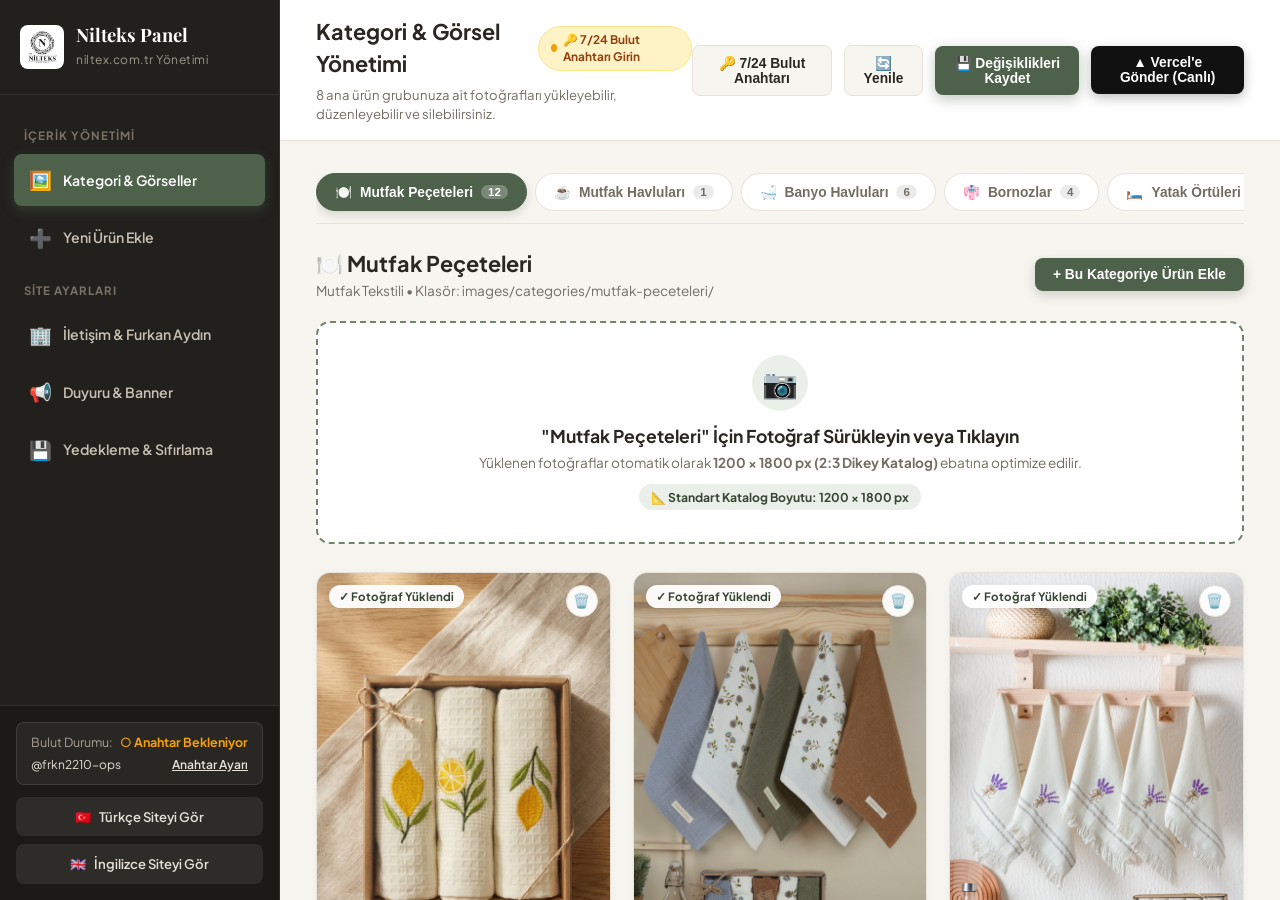
==== commit df96ecb7: "Vercel serverless bodyParser 25MB limiti ve canvas gorsel optimizasyonu eklendi" ====
--- a/admin/index.html
+++ b/admin/index.html
@@ -2039,8 +2039,8 @@
             ctx.imageSmoothingQuality = 'high';
             ctx.drawImage(img, offsetX, offsetY, renderWidth, renderHeight);
 
-            // 1200x1800 yüksek kaliteli JPEG olarak dışa aktar
-            const dataUrl = canvas.toDataURL('image/jpeg', 0.92);
+            // 1200x1800 optimize edilmiş yüksek kaliteli JPEG olarak dışa aktar (~350 KB)
+            const dataUrl = canvas.toDataURL('image/jpeg', 0.82);
             resolve(dataUrl);
           };
           img.onerror = () => {
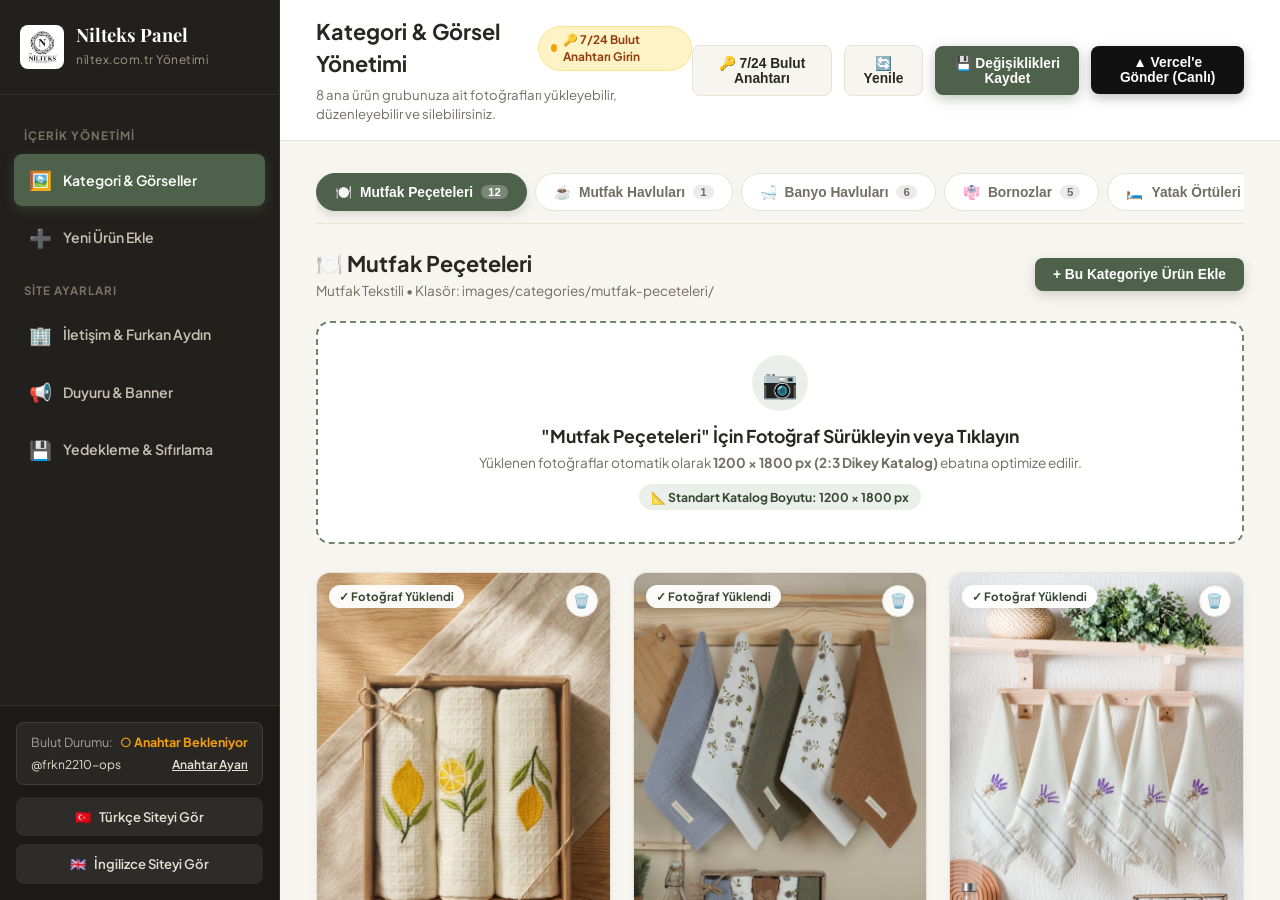
==== commit e0fd7f43: "Admin paneli ve sitede anlik gercek zamanli gorsel ve veri yukleme optimizasyonu; Diamond urunu canl" ====
--- a/admin/index.html
+++ b/admin/index.html
@@ -1139,6 +1139,12 @@
           </ol>
         </div>
 
+        <!-- İpucu: Vercel Tek Seferlik Kurulum -->
+        <div style="background: #EDF2F7; border: 1px solid #CBD5E0; border-radius: var(--radius-sm); padding: 12px 16px; margin-bottom: 20px; font-size: 0.80rem; line-height: 1.5; color: #4A5568;">
+          <strong style="color: #2D3748;">✨ Kalıcı Otomatik Bulut Seçeneği:</strong><br>
+          Bu anahtarı Vercel Kontrol Panelinizde (<strong>Settings &rarr; Environment Variables</strong>) <code>GITHUB_TOKEN</code> adıyla bir kez eklerseniz, hiçbir cihazda anahtar girmeniz gerekmez; sistem tüm tarayıcılarda 7/24 tamamen otomatik çalışır!
+        </div>
+
         <div style="display: flex; justify-content: space-between; align-items: center; gap: 10px;">
           <button type="button" class="btn btn-secondary" onclick="handleForgetCloudToken()" style="color: #E53E3E;" id="btnForgetToken">
             Anahtarı Sıfırla
@@ -1288,27 +1294,71 @@
       const token = getCloudToken();
       updateCloudUI(!!token);
 
+      let loaded = false;
+
+      // 1. Önce doğrudan GitHub API'den en güncel canlı veriyi al (Vercel CDN derleme gecikmesini sıfırlar)
       try {
-        const res = await fetch('/data/site-data.json?t=' + Date.now(), { cache: 'no-store' });
-        if (!res.ok) throw new Error('data/site-data.json okunamadı');
-        siteData = await res.json();
-      } catch (e) {
-        console.warn('Veri dosyası okunamadı, yerel ../data/site-data.json deneniyor...', e);
+        const headers = { 'Accept': 'application/vnd.github.v3+json' };
+        if (token) headers['Authorization'] = `Bearer ${token}`;
+
+        const ghRes = await fetch(`https://api.github.com/repos/${GITHUB_REPO}/contents/data/site-data.json?ref=${GITHUB_BRANCH}&t=${Date.now()}`, {
+          headers,
+          cache: 'no-store'
+        });
+
+        if (ghRes.ok) {
+          const ghJson = await ghRes.json();
+          if (ghJson.content) {
+            const raw = base64ToUtf8(ghJson.content.replace(/\n/g, ''));
+            siteData = JSON.parse(raw);
+            loaded = true;
+          }
+        }
+      } catch (eGh) {
+        console.warn('GitHub API canlı veri okunamadı, Vercel deneniyor...', eGh);
+      }
+
+      // 2. Yedek olarak Vercel statik dosyasından veya yerel sunucudan oku
+      if (!loaded) {
         try {
-          const res = await fetch('../data/site-data.json');
+          const res = await fetch('/data/site-data.json?t=' + Date.now(), { cache: 'no-store' });
+          if (!res.ok) throw new Error('data/site-data.json okunamadı');
           siteData = await res.json();
-        } catch (err2) {
-          console.error('Yedek JSON da okunamadı:', err2);
+          loaded = true;
+        } catch (e) {
+          console.warn('Veri dosyası okunamadı, yerel ../data/site-data.json deneniyor...', e);
+          try {
+            const res = await fetch('../data/site-data.json?t=' + Date.now(), { cache: 'no-store' });
+            siteData = await res.json();
+            loaded = true;
+          } catch (err2) {
+            console.error('Yedek JSON da okunamadı:', err2);
+          }
         }
       }
 
       if (token) {
         updateServerStatus(true, '🟢 7/24 Bulut Sistemi Aktif');
       } else {
-        updateServerStatus(false, '🔑 7/24 Bulut Anahtarı Girin');
+        checkBackendSyncStatus();
       }
 
       renderUI();
+    }
+
+    async function checkBackendSyncStatus() {
+      try {
+        const res = await fetch('/api/sync');
+        if (res.ok) {
+          const data = await res.json();
+          if (data.success) {
+            updateServerStatus(true, '🟢 7/24 Bulut Sistemi Aktif (Vercel)');
+            updateCloudUI(true);
+            return;
+          }
+        }
+      } catch (e) {}
+      updateServerStatus(false, '🔑 7/24 Bulut Anahtarı Girin');
     }
 
     // 2. Tüm UI'yı Çiz
@@ -1377,7 +1427,7 @@
         card.innerHTML = `
           <div class="card-thumb-wrapper">
             ${hasImg 
-              ? `<img src="${imgSrc}" alt="${p.titleTr}" onerror="this.src='../images/logo-nilhome.jpg'">`
+              ? `<img src="${imgSrc}" alt="${p.titleTr}" onerror="if (!this.dataset.fallbackTried) { this.dataset.fallbackTried = '1'; this.src = 'https://raw.githubusercontent.com/${GITHUB_REPO}/${GITHUB_BRANCH}/${p.image}?t=' + Date.now(); } else { this.src = '../images/logo-nilhome.jpg'; }">`
               : `<div class="thumb-placeholder">
                   <div style="font-size: 2rem;">📷</div>
                   <span style="font-size: 0.75rem; font-weight: 700;">Görsel Bekleniyor</span>
@@ -1605,6 +1655,14 @@
       const preview = document.getElementById('editImagePreview');
       if (prod.image && prod.image !== '') {
         preview.src = `../${prod.image}`;
+        preview.onerror = function() {
+          if (!this.dataset.fallbackTried && prod.image) {
+            this.dataset.fallbackTried = '1';
+            this.src = `https://raw.githubusercontent.com/${GITHUB_REPO}/${GITHUB_BRANCH}/${prod.image}?t=` + Date.now();
+          } else {
+            this.src = '../images/logo-nilhome.jpg';
+          }
+        };
         preview.style.display = 'block';
       } else {
         preview.src = '../images/logo-nilhome.jpg';
